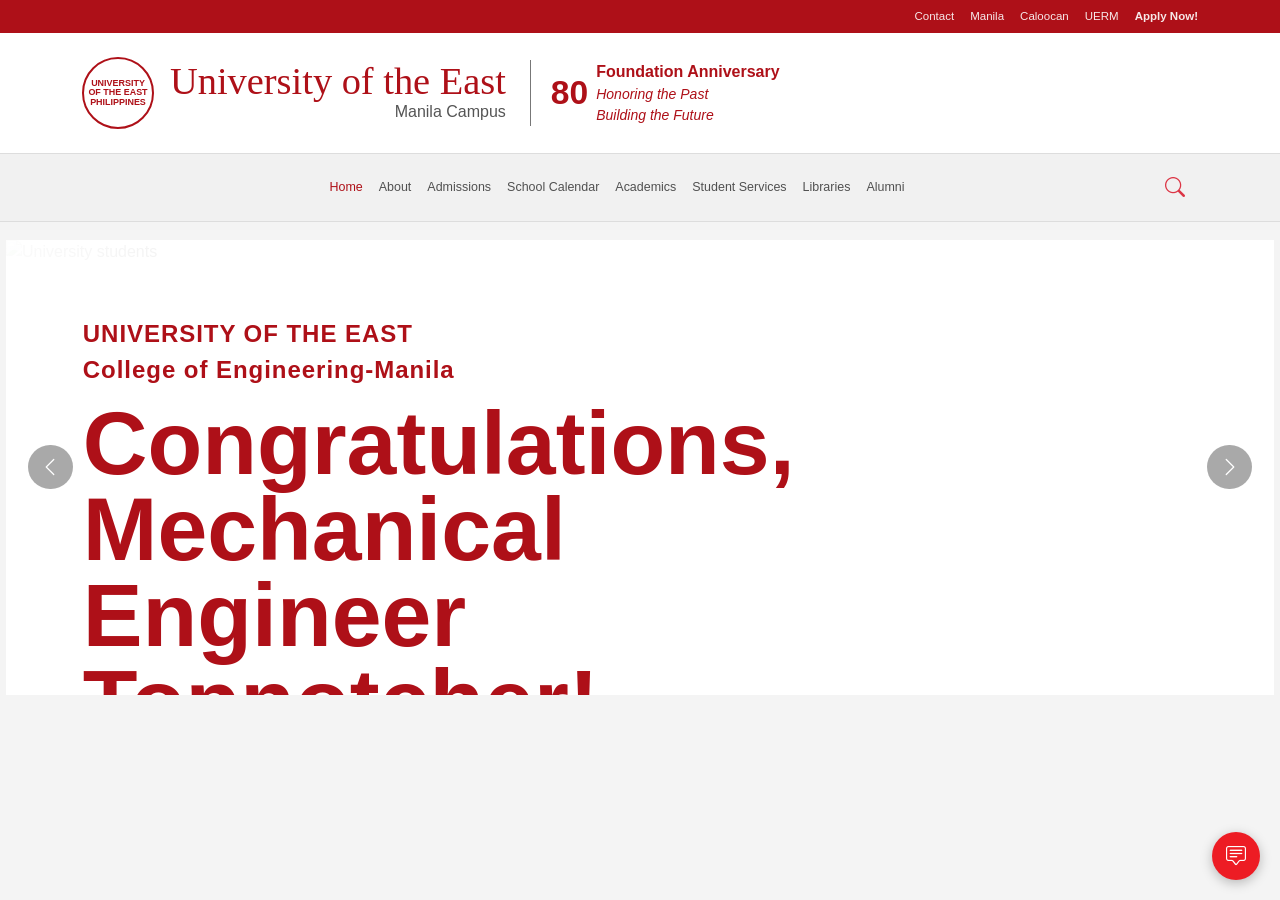
==== index.html @ 60d886d5 "Add initial HTML structure for university website" ====
<!doctype html>
<html lang="en">
<head>
	<meta charset="utf-8">
	<meta name="viewport" content="width=device-width, initial-scale=1">
	<title>University of the East | Manila Campus</title>
	<link href="https://cdn.jsdelivr.net/npm/bootstrap@5.3.3/dist/css/bootstrap.min.css" rel="stylesheet">
	<link rel="stylesheet" href="https://cdn.jsdelivr.net/npm/bootstrap-icons@1.11.3/font/bootstrap-icons.min.css">
	<style>
		:root { --ue-red: #ae1018; --ue-dark: #252525; --ue-pale: #f4f4f4; }
		body { margin: 0; color: var(--ue-dark); font-family: Arial, sans-serif; background: var(--ue-pale); }
		.utility-bar { background: var(--ue-red); font-size: .72rem; }
		.utility-bar a { color: #fff; text-decoration: none; opacity: .9; }
		.utility-bar a:hover { opacity: 1; }
		.masthead { background: #fff; }
		.ue-mark { width: 72px; height: 72px; border: 2px solid var(--ue-red); border-radius: 50%; color: var(--ue-red); display: grid; place-items: center; text-align: center; font-size: .56rem; font-weight: 700; line-height: 1.1; }
		.brand-name { color: var(--ue-red); font-family: Georgia, serif; font-size: clamp(1.7rem, 3vw, 2.45rem); line-height: .95; }
		.brand-subtitle { color: #555; font-size: 1rem; }
		.anniversary { border-left: 1px solid #777; padding-left: 1.25rem; color: var(--ue-red); }
		.anniversary strong { font-size: 2.1rem; line-height: 1; }
		.anniversary small { display: block; font-style: italic; }
		.site-nav { background: #f1f1f1; border-top: 1px solid #ddd; border-bottom: 1px solid #ddd; }
		.site-nav .nav-link { color: #505050; font-size: .78rem; padding: 1rem .9rem; }
		.site-nav .nav-link:hover, .site-nav .nav-link.active { color: var(--ue-red); }
		.hero-wrap { max-width: 1268px; margin: 1.1rem auto 0; }
		.hero-slide { min-height: 455px; position: relative; background: #fff; overflow: hidden; }
		.hero-image { width: 100%; height: 455px; object-fit: cover; }
		.hero-copy { position: absolute; inset: 0; max-width: 850px; padding: clamp(2rem, 6vw, 5rem) clamp(1.4rem, 6vw, 6rem); background: linear-gradient(90deg, rgba(255,255,255,.98) 0%, rgba(255,255,255,.88) 55%, rgba(255,255,255,0) 100%); }
		.hero-kicker { color: var(--ue-red); font-weight: 700; letter-spacing: .04em; font-size: clamp(1rem, 2vw, 1.5rem); }
		.hero-title { color: var(--ue-red); font-size: clamp(2.5rem, 7vw, 6rem); font-weight: 800; line-height: .96; margin: .7rem 0 1rem; }
		.hero-copy p { max-width: 560px; font-size: clamp(1rem, 2vw, 1.3rem); }
		.hero-actions .btn { border-radius: 0; font-weight: 700; padding: .8rem 1.25rem; }
		.btn-ue { background: var(--ue-red); border-color: var(--ue-red); color: #fff; }
		.btn-ue:hover { background: #850c12; border-color: #850c12; color: #fff; }
		.btn-outline-ue { color: var(--ue-red); border-color: var(--ue-red); }
		.btn-outline-ue:hover { background: var(--ue-red); color: #fff; }
		.carousel-control-prev, .carousel-control-next { width: 7%; }
		.carousel-control-prev-icon, .carousel-control-next-icon { background-color: #555; border-radius: 50%; padding: 1.4rem; background-size: 45%; }
		.chat-button { position: fixed; right: 1.25rem; bottom: 1.25rem; width: 48px; height: 48px; border: 0; border-radius: 50%; background: #ed1c24; color: #fff; box-shadow: 0 3px 12px rgba(0,0,0,.25); }
		@media (max-width: 767.98px) { .anniversary { border-left: 0; padding-left: 0; margin-top: 1rem; } .site-nav .nav-link { padding: .65rem .9rem; } .hero-slide, .hero-image { min-height: 540px; height: 540px; } .hero-copy { padding-top: 4rem; background: rgba(255,255,255,.88); } }
	</style>
</head>
<body>
	<header>
		<div class="utility-bar">
			<div class="container d-flex justify-content-end gap-3 py-2">
				<a href="#contact">Contact</a><a href="#manila">Manila</a><a href="#caloocan">Caloocan</a><a href="#uerm">UERM</a><a class="fw-bold" href="#apply">Apply Now!</a>
			</div>
		</div>
		<div class="masthead py-3 py-md-4">
			<div class="container d-flex flex-wrap align-items-center gap-3">
				<div class="ue-mark">UNIVERSITY<br>OF THE EAST<br>PHILIPPINES</div>
				<div><div class="brand-name">University of the East</div><div class="brand-subtitle text-end">Manila Campus</div></div>
				<div class="anniversary d-flex align-items-center gap-2 ms-md-2"><strong>80</strong><div><div class="fw-semibold">Foundation Anniversary</div><small>Honoring the Past<br>Building the Future</small></div></div>
			</div>
		</div>
		<nav class="site-nav navbar navbar-expand-md navbar-light">
			<div class="container"><button class="navbar-toggler" type="button" data-bs-toggle="collapse" data-bs-target="#mainNav" aria-controls="mainNav" aria-label="Toggle navigation"><span class="navbar-toggler-icon"></span></button>
				<div class="collapse navbar-collapse" id="mainNav"><ul class="navbar-nav mx-auto align-items-md-center"><li class="nav-item"><a class="nav-link active" href="#home">Home</a></li><li class="nav-item"><a class="nav-link" href="#about">About</a></li><li class="nav-item"><a class="nav-link" href="#admissions">Admissions</a></li><li class="nav-item"><a class="nav-link" href="#calendar">School Calendar</a></li><li class="nav-item"><a class="nav-link" href="#academics">Academics</a></li><li class="nav-item"><a class="nav-link" href="#services">Student Services</a></li><li class="nav-item"><a class="nav-link" href="#libraries">Libraries</a></li><li class="nav-item"><a class="nav-link" href="#alumni">Alumni</a></li></ul><button class="btn btn-link text-danger fs-5" aria-label="Search"><i class="bi bi-search"></i></button></div>
			</div>
		</nav>
	</header>
	<main id="home" class="hero-wrap">
		<div id="newsCarousel" class="carousel slide" data-bs-ride="carousel">
			<div class="carousel-indicators"><button type="button" data-bs-target="#newsCarousel" data-bs-slide-to="0" class="active" aria-label="Slide 1"></button><button type="button" data-bs-target="#newsCarousel" data-bs-slide-to="1" aria-label="Slide 2"></button></div>
			<div class="carousel-inner">
				<section class="carousel-item active hero-slide"><img class="hero-image" src="images/hero.jpg" alt="University students"><div class="hero-copy"><div class="hero-kicker">UNIVERSITY OF THE EAST<br>College of Engineering-Manila</div><h1 class="hero-title">Congratulations,<br>Mechanical Engineer<br>Topnotcher!</h1><p>Celebrating excellence, dedication, and the bright future of our Eastians.</p><div class="hero-actions d-flex flex-wrap gap-2"><a class="btn btn-ue" href="#read-more">Read the story</a><a class="btn btn-outline-ue" href="#admissions">Explore UE</a></div></div></section>
				<section class="carousel-item hero-slide"><img class="hero-image" src="images/hero-2.jpg" alt="Students on campus"><div class="hero-copy"><div class="hero-kicker">YOUR FUTURE BEGINS IN THE EAST</div><h2 class="hero-title">Shape what comes next.</h2><p>Discover programs, people, and opportunities built for the world ahead.</p><a class="btn btn-ue" href="#apply">Start your application</a></div></section>
			</div>
			<button class="carousel-control-prev" type="button" data-bs-target="#newsCarousel" data-bs-slide="prev" aria-label="Previous slide"><span class="carousel-control-prev-icon"></span></button><button class="carousel-control-next" type="button" data-bs-target="#newsCarousel" data-bs-slide="next" aria-label="Next slide"><span class="carousel-control-next-icon"></span></button>
		</div>
	</main>
	<button class="chat-button" type="button" aria-label="Open chat"><i class="bi bi-chat-square-text fs-5"></i></button>
	<script src="https://cdn.jsdelivr.net/npm/bootstrap@5.3.3/dist/js/bootstrap.bundle.min.js"></script>
</body>
</html>
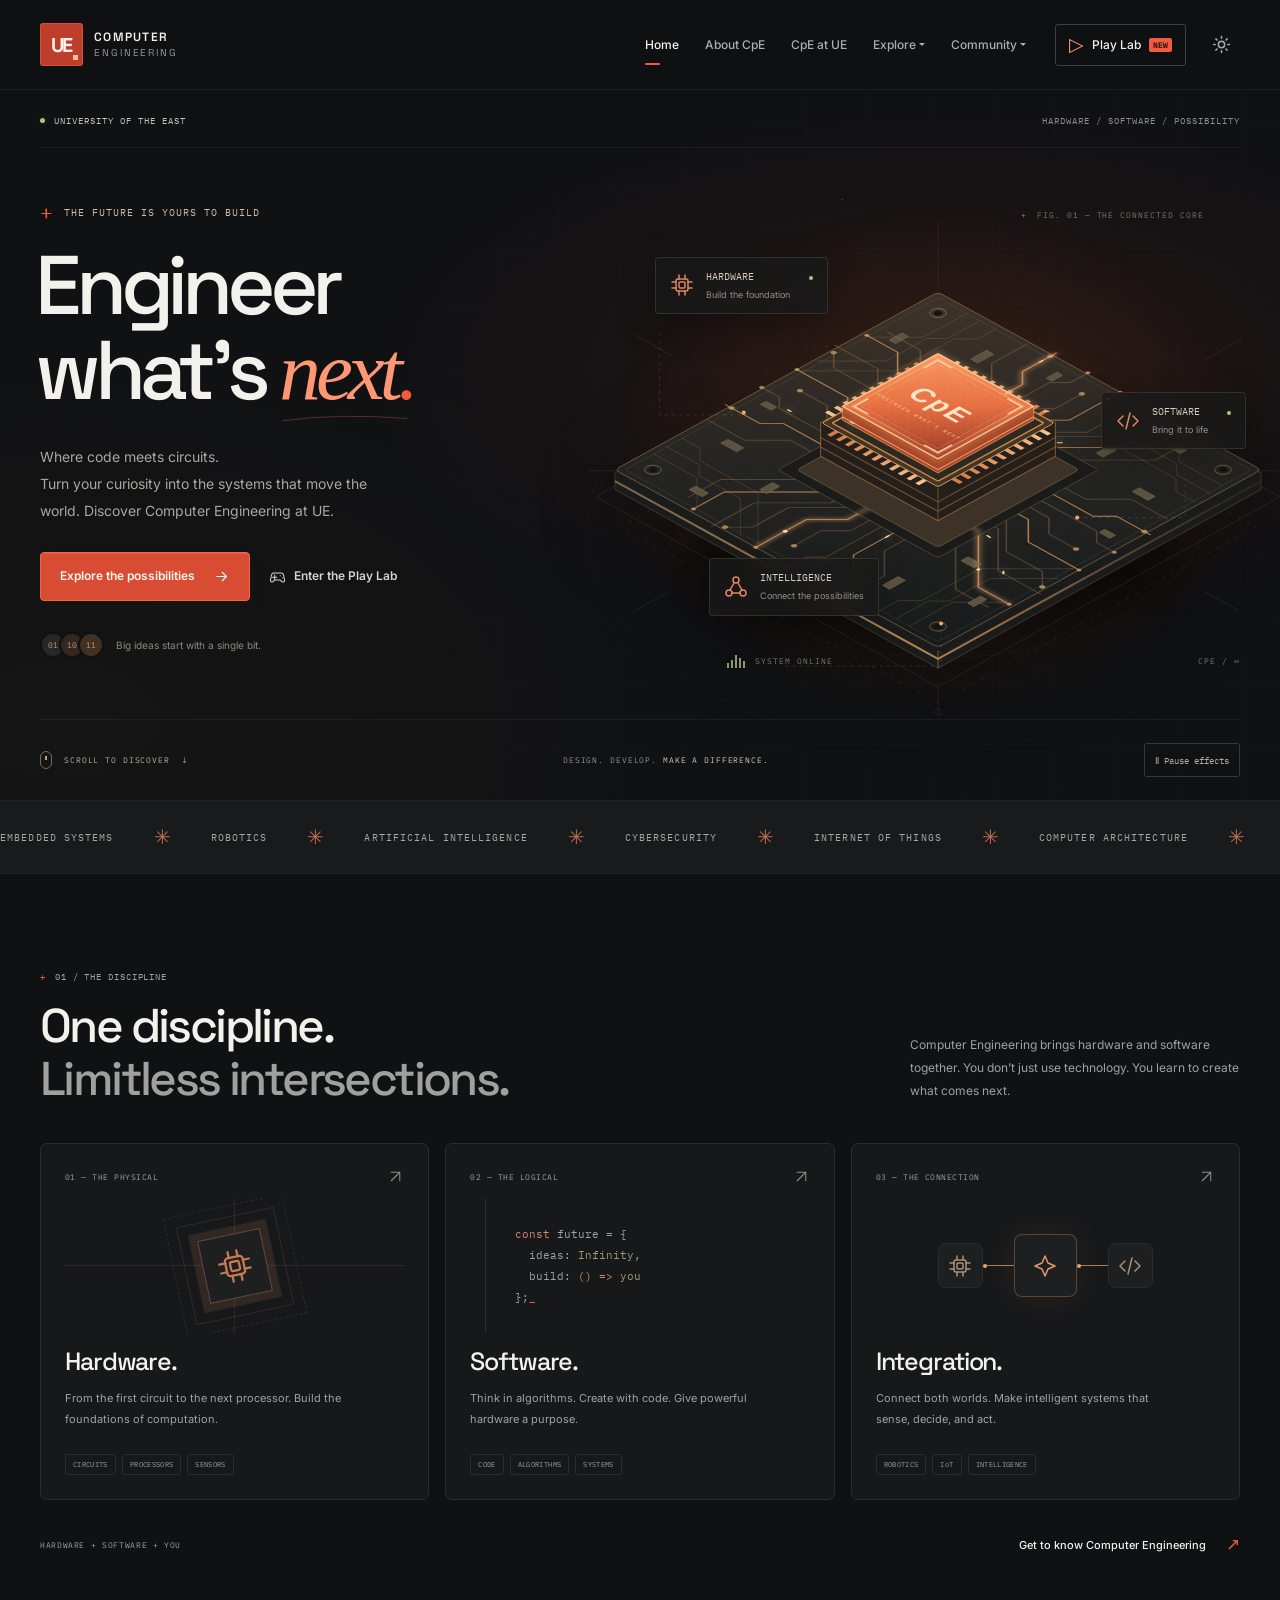
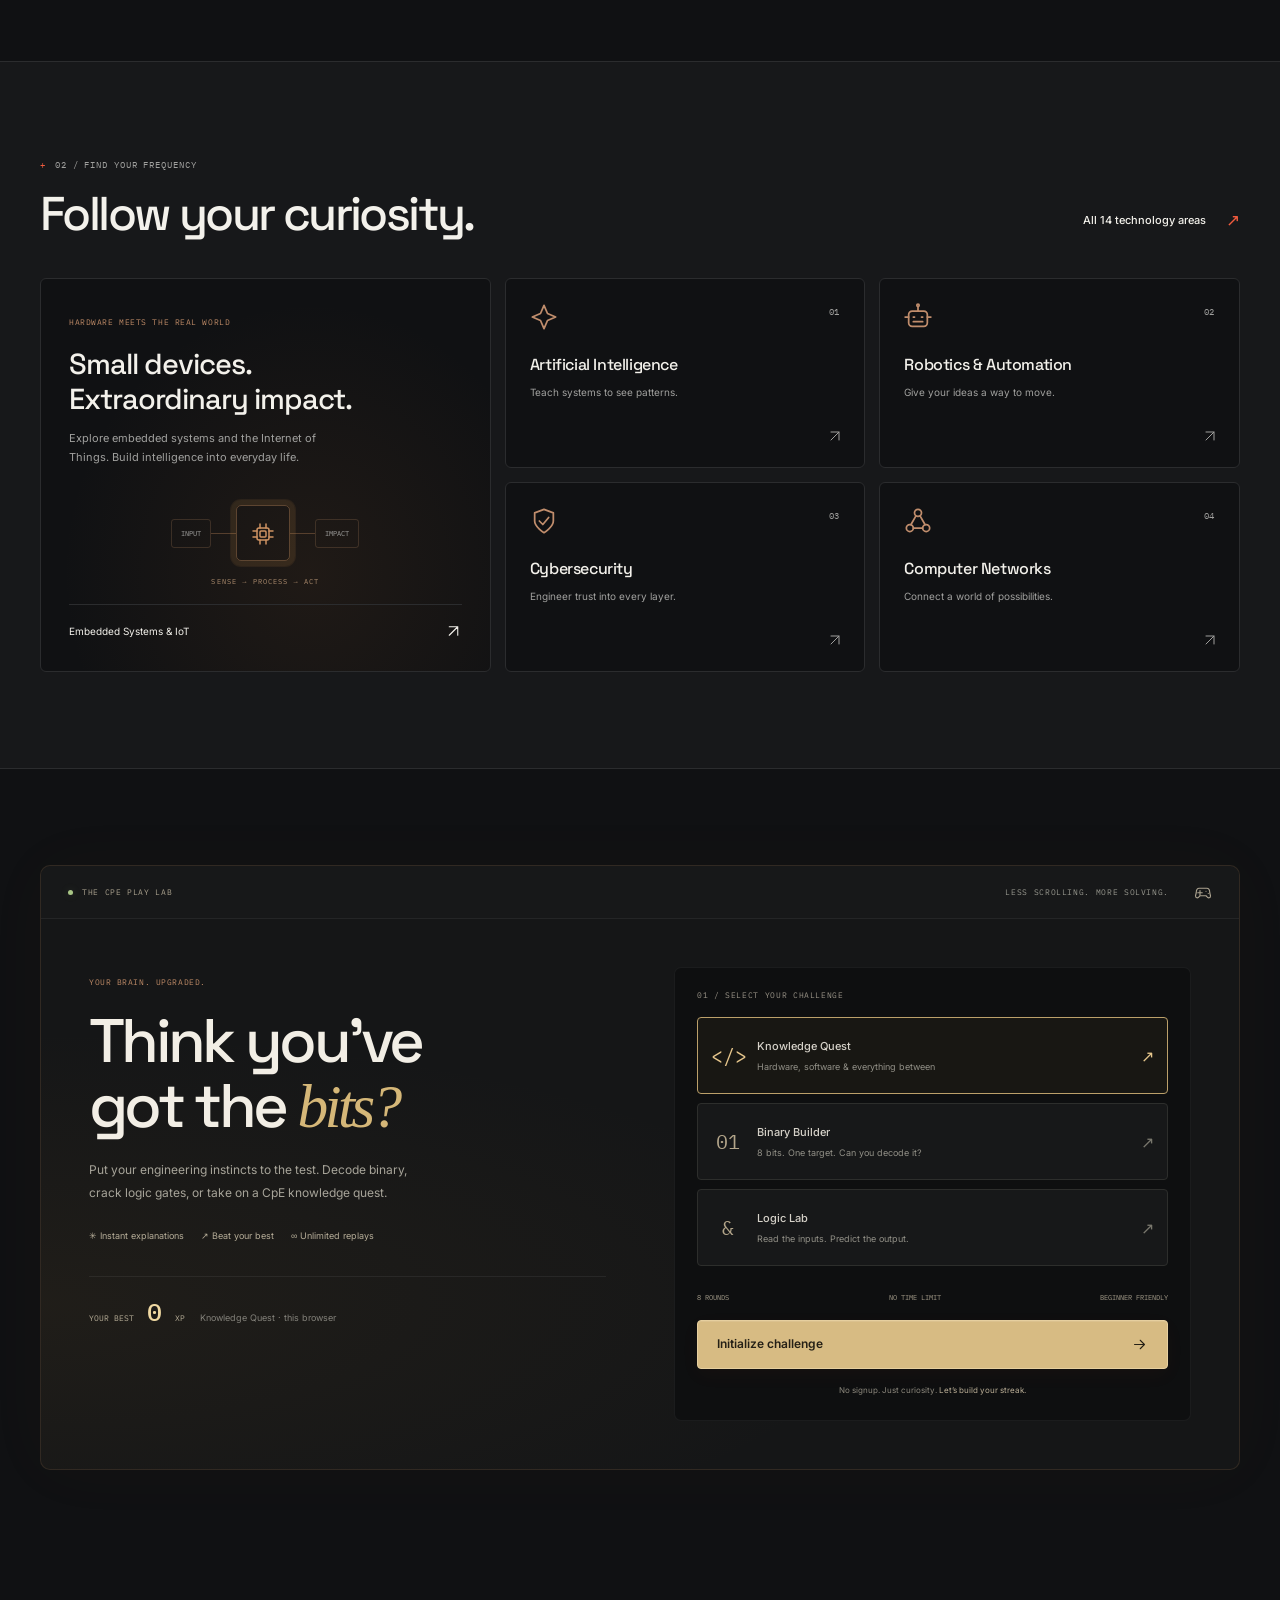
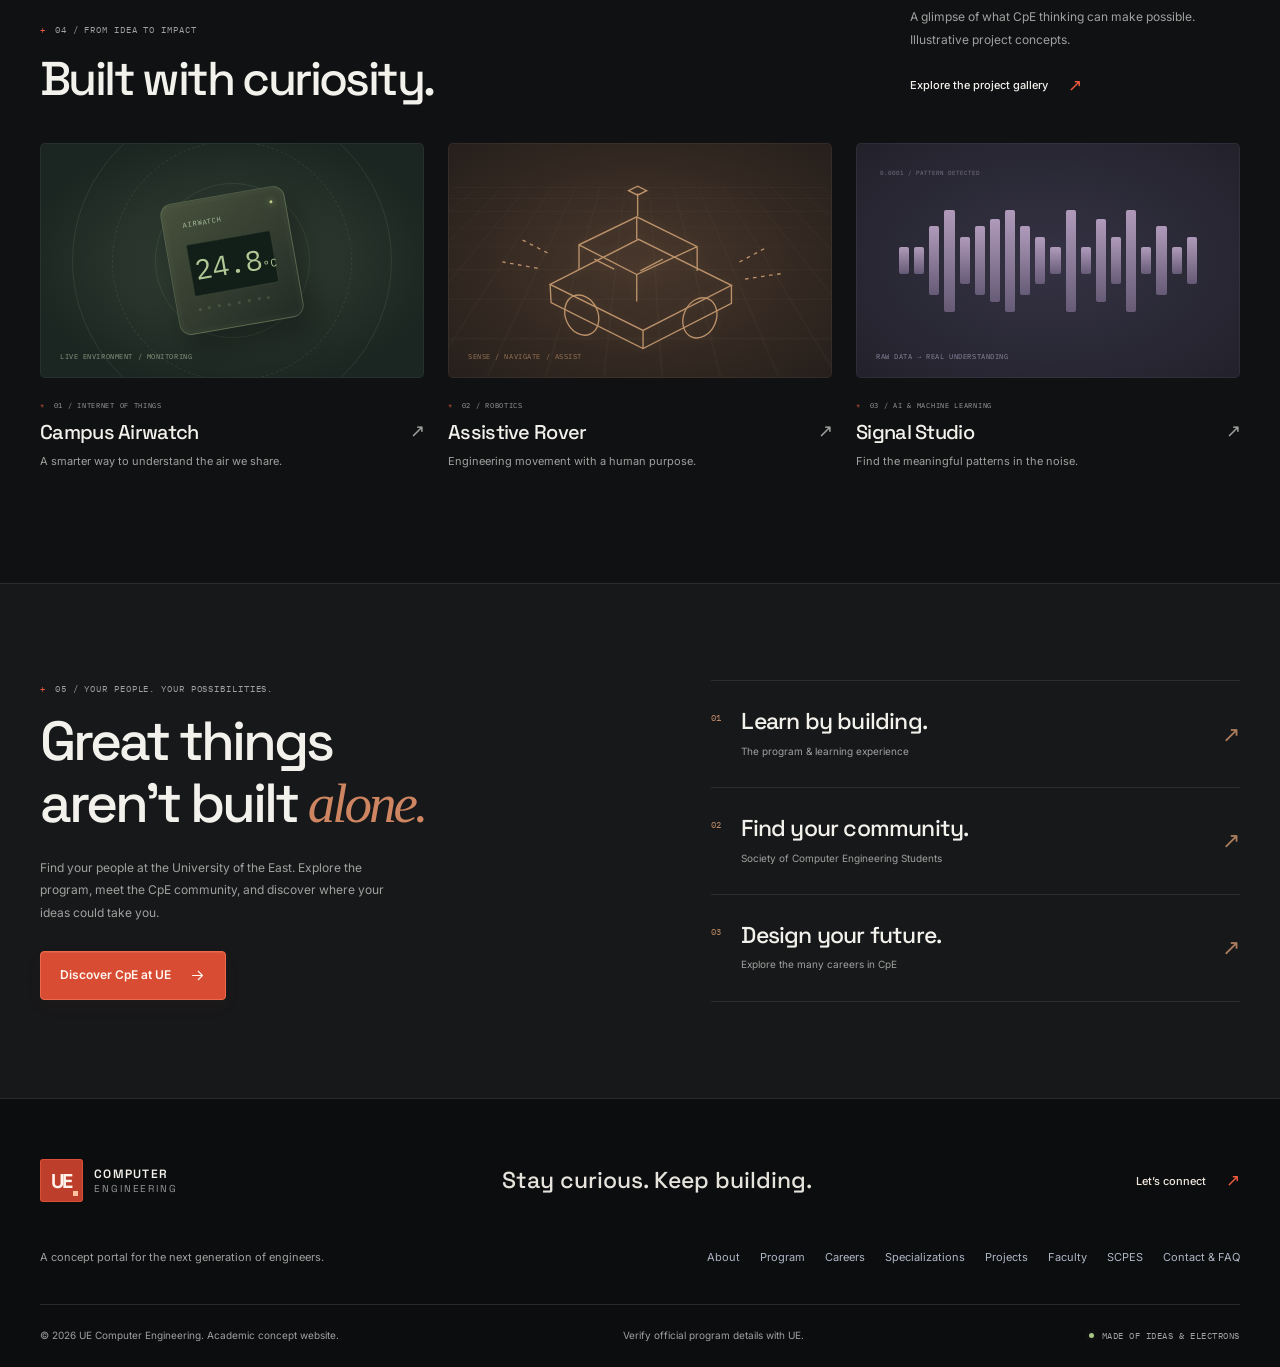
==== commit 769a441b: "Add files via upload" ====
--- a/index.html
+++ b/index.html
@@ -1,76 +1,137 @@
-<!doctype html>
-<html lang="en">
-<head>
-	<meta charset="utf-8">
-	<meta name="viewport" content="width=device-width, initial-scale=1">
-	<title>University of the East | Manila Campus</title>
-	<link href="https://cdn.jsdelivr.net/npm/bootstrap@5.3.3/dist/css/bootstrap.min.css" rel="stylesheet">
-	<link rel="stylesheet" href="https://cdn.jsdelivr.net/npm/bootstrap-icons@1.11.3/font/bootstrap-icons.min.css">
-	<style>
-		:root { --ue-red: #ae1018; --ue-dark: #252525; --ue-pale: #f4f4f4; }
-		body { margin: 0; color: var(--ue-dark); font-family: Arial, sans-serif; background: var(--ue-pale); }
-		.utility-bar { background: var(--ue-red); font-size: .72rem; }
-		.utility-bar a { color: #fff; text-decoration: none; opacity: .9; }
-		.utility-bar a:hover { opacity: 1; }
-		.masthead { background: #fff; }
-		.ue-mark { width: 72px; height: 72px; border: 2px solid var(--ue-red); border-radius: 50%; color: var(--ue-red); display: grid; place-items: center; text-align: center; font-size: .56rem; font-weight: 700; line-height: 1.1; }
-		.brand-name { color: var(--ue-red); font-family: Georgia, serif; font-size: clamp(1.7rem, 3vw, 2.45rem); line-height: .95; }
-		.brand-subtitle { color: #555; font-size: 1rem; }
-		.anniversary { border-left: 1px solid #777; padding-left: 1.25rem; color: var(--ue-red); }
-		.anniversary strong { font-size: 2.1rem; line-height: 1; }
-		.anniversary small { display: block; font-style: italic; }
-		.site-nav { background: #f1f1f1; border-top: 1px solid #ddd; border-bottom: 1px solid #ddd; }
-		.site-nav .nav-link { color: #505050; font-size: .78rem; padding: 1rem .9rem; }
-		.site-nav .nav-link:hover, .site-nav .nav-link.active { color: var(--ue-red); }
-		.hero-wrap { max-width: 1268px; margin: 1.1rem auto 0; }
-		.hero-slide { min-height: 455px; position: relative; background: #fff; overflow: hidden; }
-		.hero-image { width: 100%; height: 455px; object-fit: cover; }
-		.hero-copy { position: absolute; inset: 0; max-width: 850px; padding: clamp(2rem, 6vw, 5rem) clamp(1.4rem, 6vw, 6rem); background: linear-gradient(90deg, rgba(255,255,255,.98) 0%, rgba(255,255,255,.88) 55%, rgba(255,255,255,0) 100%); }
-		.hero-kicker { color: var(--ue-red); font-weight: 700; letter-spacing: .04em; font-size: clamp(1rem, 2vw, 1.5rem); }
-		.hero-title { color: var(--ue-red); font-size: clamp(2.5rem, 7vw, 6rem); font-weight: 800; line-height: .96; margin: .7rem 0 1rem; }
-		.hero-copy p { max-width: 560px; font-size: clamp(1rem, 2vw, 1.3rem); }
-		.hero-actions .btn { border-radius: 0; font-weight: 700; padding: .8rem 1.25rem; }
-		.btn-ue { background: var(--ue-red); border-color: var(--ue-red); color: #fff; }
-		.btn-ue:hover { background: #850c12; border-color: #850c12; color: #fff; }
-		.btn-outline-ue { color: var(--ue-red); border-color: var(--ue-red); }
-		.btn-outline-ue:hover { background: var(--ue-red); color: #fff; }
-		.carousel-control-prev, .carousel-control-next { width: 7%; }
-		.carousel-control-prev-icon, .carousel-control-next-icon { background-color: #555; border-radius: 50%; padding: 1.4rem; background-size: 45%; }
-		.chat-button { position: fixed; right: 1.25rem; bottom: 1.25rem; width: 48px; height: 48px; border: 0; border-radius: 50%; background: #ed1c24; color: #fff; box-shadow: 0 3px 12px rgba(0,0,0,.25); }
-		@media (max-width: 767.98px) { .anniversary { border-left: 0; padding-left: 0; margin-top: 1rem; } .site-nav .nav-link { padding: .65rem .9rem; } .hero-slide, .hero-image { min-height: 540px; height: 540px; } .hero-copy { padding-top: 4rem; background: rgba(255,255,255,.88); } }
-	</style>
-</head>
-<body>
-	<header>
-		<div class="utility-bar">
-			<div class="container d-flex justify-content-end gap-3 py-2">
-				<a href="#contact">Contact</a><a href="#manila">Manila</a><a href="#caloocan">Caloocan</a><a href="#uerm">UERM</a><a class="fw-bold" href="#apply">Apply Now!</a>
-			</div>
-		</div>
-		<div class="masthead py-3 py-md-4">
-			<div class="container d-flex flex-wrap align-items-center gap-3">
-				<div class="ue-mark">UNIVERSITY<br>OF THE EAST<br>PHILIPPINES</div>
-				<div><div class="brand-name">University of the East</div><div class="brand-subtitle text-end">Manila Campus</div></div>
-				<div class="anniversary d-flex align-items-center gap-2 ms-md-2"><strong>80</strong><div><div class="fw-semibold">Foundation Anniversary</div><small>Honoring the Past<br>Building the Future</small></div></div>
-			</div>
-		</div>
-		<nav class="site-nav navbar navbar-expand-md navbar-light">
-			<div class="container"><button class="navbar-toggler" type="button" data-bs-toggle="collapse" data-bs-target="#mainNav" aria-controls="mainNav" aria-label="Toggle navigation"><span class="navbar-toggler-icon"></span></button>
-				<div class="collapse navbar-collapse" id="mainNav"><ul class="navbar-nav mx-auto align-items-md-center"><li class="nav-item"><a class="nav-link active" href="#home">Home</a></li><li class="nav-item"><a class="nav-link" href="#about">About</a></li><li class="nav-item"><a class="nav-link" href="#admissions">Admissions</a></li><li class="nav-item"><a class="nav-link" href="#calendar">School Calendar</a></li><li class="nav-item"><a class="nav-link" href="#academics">Academics</a></li><li class="nav-item"><a class="nav-link" href="#services">Student Services</a></li><li class="nav-item"><a class="nav-link" href="#libraries">Libraries</a></li><li class="nav-item"><a class="nav-link" href="#alumni">Alumni</a></li></ul><button class="btn btn-link text-danger fs-5" aria-label="Search"><i class="bi bi-search"></i></button></div>
-			</div>
-		</nav>
-	</header>
-	<main id="home" class="hero-wrap">
-		<div id="newsCarousel" class="carousel slide" data-bs-ride="carousel">
-			<div class="carousel-indicators"><button type="button" data-bs-target="#newsCarousel" data-bs-slide-to="0" class="active" aria-label="Slide 1"></button><button type="button" data-bs-target="#newsCarousel" data-bs-slide-to="1" aria-label="Slide 2"></button></div>
-			<div class="carousel-inner">
-				<section class="carousel-item active hero-slide"><img class="hero-image" src="images/hero.jpg" alt="University students"><div class="hero-copy"><div class="hero-kicker">UNIVERSITY OF THE EAST<br>College of Engineering-Manila</div><h1 class="hero-title">Congratulations,<br>Mechanical Engineer<br>Topnotcher!</h1><p>Celebrating excellence, dedication, and the bright future of our Eastians.</p><div class="hero-actions d-flex flex-wrap gap-2"><a class="btn btn-ue" href="#read-more">Read the story</a><a class="btn btn-outline-ue" href="#admissions">Explore UE</a></div></div></section>
-				<section class="carousel-item hero-slide"><img class="hero-image" src="images/hero-2.jpg" alt="Students on campus"><div class="hero-copy"><div class="hero-kicker">YOUR FUTURE BEGINS IN THE EAST</div><h2 class="hero-title">Shape what comes next.</h2><p>Discover programs, people, and opportunities built for the world ahead.</p><a class="btn btn-ue" href="#apply">Start your application</a></div></section>
-			</div>
-			<button class="carousel-control-prev" type="button" data-bs-target="#newsCarousel" data-bs-slide="prev" aria-label="Previous slide"><span class="carousel-control-prev-icon"></span></button><button class="carousel-control-next" type="button" data-bs-target="#newsCarousel" data-bs-slide="next" aria-label="Next slide"><span class="carousel-control-next-icon"></span></button>
-		</div>
-	</main>
-	<button class="chat-button" type="button" aria-label="Open chat"><i class="bi bi-chat-square-text fs-5"></i></button>
-	<script src="https://cdn.jsdelivr.net/npm/bootstrap@5.3.3/dist/js/bootstrap.bundle.min.js"></script>
-</body>
-</html>
+<!doctype html>
+<html lang="en">
+<head>
+    <meta charset="utf-8">
+    <meta name="viewport" content="width=device-width, initial-scale=1">
+    <meta name="description" content="Explore Computer Engineering at UE. Discover hardware, software, and intelligent systems, and test your skills in the interactive CpE Play Lab.">
+    <meta name="theme-color" content="#101113">
+    <title>UE Computer Engineering | Engineer What's Next</title>
+    <link href="assets/fonts.css" rel="stylesheet">
+    <link href="assets/vendor/bootstrap.min.css" rel="stylesheet">
+    <script src="js/theme-init.js"></script>
+    <link rel="stylesheet" href="css/style.css">
+    <link rel="stylesheet" href="css/experience.css">
+</head>
+<body data-page="home">
+    <a class="skip-link" href="#main-content">Skip to content</a>
+    <div class="progress-line" aria-hidden="true"></div>
+    <svg class="icon-definitions" xmlns="http://www.w3.org/2000/svg" aria-hidden="true"><defs>
+        <symbol id="i-arrow" viewBox="0 0 24 24"><path d="M5 12h14m-6-6 6 6-6 6"/></symbol>
+        <symbol id="i-diagonal" viewBox="0 0 24 24"><path d="M6 18 18 6M6 6h12v12"/></symbol>
+        <symbol id="i-chip" viewBox="0 0 24 24"><rect x="6" y="6" width="12" height="12" rx="2"/><path d="M9 2v4m6-4v4M9 18v4m6-4v4M2 9h4m-4 6h4m12-6h4m-4 6h4"/><rect x="9" y="9" width="6" height="6" rx="1"/></symbol>
+        <symbol id="i-code" viewBox="0 0 24 24"><path d="m7 7-5 5 5 5m10-10 5 5-5 5M14 4l-4 16"/></symbol>
+        <symbol id="i-network" viewBox="0 0 24 24"><circle cx="12" cy="5" r="3"/><circle cx="5" cy="18" r="3"/><circle cx="19" cy="18" r="3"/><path d="m10 8-4 7m8-7 4 7M8 18h8"/></symbol>
+        <symbol id="i-game" viewBox="0 0 24 24"><path d="M7 7h10c3 0 4 3 4 6l1 4c.4 3-3 4-5 1l-1-1H8l-1 1c-2 3-5 2-5-1l1-4c0-3 1-6 4-6Z"/><path d="M8 10v6m-3-3h6m5-2h.01m3 3h.01"/></symbol>
+        <symbol id="i-shield" viewBox="0 0 24 24"><path d="m12 2 8 3v7c0 5-8 10-8 10S4 17 4 12V5Z"/><path d="m8 12 3 3 5-6"/></symbol>
+        <symbol id="i-spark" viewBox="0 0 24 24"><path d="m12 2 3 7 7 3-7 3-3 7-3-7-7-3 7-3Z"/></symbol>
+        <symbol id="i-robot" viewBox="0 0 24 24"><rect x="4" y="7" width="16" height="13" rx="3"/><path d="M12 3v4M1 12h3m16 0h3M8 12h1m6 0h1m-8 4h8"/><circle cx="12" cy="2" r="1"/></symbol>
+    </defs></svg>
+    <header>
+        <nav class="navbar navbar-expand-lg" aria-label="Main navigation">
+            <div class="container">
+                <a class="navbar-brand" href="index.html"><span class="brand-mark">UE<span class="brand-mark-dot"></span></span><span class="brand-wordmark">COMPUTER<span>ENGINEERING</span></span></a>
+                <button class="navbar-toggler" type="button" data-bs-toggle="collapse" data-bs-target="#mainNav" aria-controls="mainNav" aria-expanded="false" aria-label="Toggle navigation"><span class="navbar-toggler-icon"></span></button>
+                <div class="collapse navbar-collapse" id="mainNav">
+                    <ul class="navbar-nav ms-auto align-items-lg-center">
+                        <li class="nav-item"><a class="nav-link" href="index.html">Home</a></li>
+                        <li class="nav-item"><a class="nav-link" href="about-cpe.html">About CpE</a></li>
+                        <li class="nav-item"><a class="nav-link" href="cpe-ue.html">CpE at UE</a></li>
+                        <li class="nav-item dropdown"><a class="nav-link dropdown-toggle" href="#" role="button" data-bs-toggle="dropdown" aria-expanded="false">Explore</a><ul class="dropdown-menu"><li><a class="dropdown-item" href="specializations.html">Specializations</a></li><li><a class="dropdown-item" href="careers.html">Careers</a></li><li><a class="dropdown-item" href="projects.html">Projects</a></li></ul></li>
+                        <li class="nav-item dropdown"><a class="nav-link dropdown-toggle" href="#" role="button" data-bs-toggle="dropdown" aria-expanded="false">Community</a><ul class="dropdown-menu"><li><a class="dropdown-item" href="faculty.html">Faculty</a></li><li><a class="dropdown-item" href="scpes.html">SCPES</a></li><li><a class="dropdown-item" href="contact.html">Contact & FAQ</a></li></ul></li>
+                        <li class="nav-item"><a class="nav-link nav-play" href="index.html#play-lab"><span aria-hidden="true">▷</span> Play Lab <span class="new-tag">NEW</span></a></li>
+                    </ul>
+                </div>
+            </div>
+        </nav>
+    </header>
+    <main id="main-content" tabindex="-1">
+        <section class="cpe-hero" aria-labelledby="hero-title">
+            <canvas id="ambient-canvas" aria-hidden="true"></canvas>
+            <div class="hero-grid" aria-hidden="true"></div>
+            <div class="container hero-content">
+                <div class="hero-topline"><span><i class="status-dot"></i> UNIVERSITY OF THE EAST</span><span>HARDWARE / SOFTWARE / POSSIBILITY</span></div>
+                <div class="hero-layout">
+                    <div class="hero-story">
+                        <div class="hero-kicker"><span class="tiny-cross" aria-hidden="true">+</span> THE FUTURE IS YOURS TO BUILD</div>
+                        <h1 id="hero-title">Engineer<br>what’s <span class="next-word">next<span class="headline-dot">.</span><svg viewBox="0 0 280 18" aria-hidden="true"><path d="M3 13Q125-4 274 8"/></svg></span></h1>
+                        <p>Where code meets circuits.<br>Turn your curiosity into the systems that move the world. Discover Computer Engineering at UE.</p>
+                        <div class="hero-actions"><a class="action-button primary-action" href="about-cpe.html">Explore the possibilities <svg class="ui-icon"><use href="#i-arrow"/></svg></a><a class="action-button subtle-action" href="#play-lab"><svg class="ui-icon"><use href="#i-game"/></svg> Enter the Play Lab</a></div>
+                        <div class="hero-footnote"><span class="mini-stack" aria-hidden="true"><span>01</span><span>10</span><span>11</span></span><span>Big ideas start with a single bit.</span></div>
+                    </div>
+                    <div class="core-scene" aria-label="Illustration of an illuminated processor connecting hardware, software, and intelligent systems" role="img">
+                        <div class="core-orbit orbit-one"></div><div class="core-orbit orbit-two"></div>
+                        <div class="core-coordinate coordinate-top">FIG. 01 — THE CONNECTED CORE</div>
+                        <img class="core-art" src="assets/processor.svg" alt="" width="720" height="620" fetchpriority="high">
+                        <svg class="core-art core-signals" viewBox="0 0 720 620" width="720" height="620" fill="none" aria-hidden="true"><g transform="translate(360 330) scale(1 .55) rotate(45)"><path d="M-48-140V-163L-64-179V-225"/><path d="M0-145L28-173V-220"/><path d="M48-115L118-185V-215"/><path d="M48 115V163L64 179V225"/><path d="M-115 0H-145L-173 28H-220"/><path d="M115 48H137L173 84H215"/></g></svg>
+                        <div class="core-label label-hardware"><svg class="ui-icon"><use href="#i-chip"/></svg><span>HARDWARE<small>Build the foundation</small></span><i class="status-dot"></i></div>
+                        <div class="core-label label-software"><svg class="ui-icon"><use href="#i-code"/></svg><span>SOFTWARE<small>Bring it to life</small></span><i class="status-dot"></i></div>
+                        <div class="core-label label-intelligence"><svg class="ui-icon"><use href="#i-network"/></svg><span>INTELLIGENCE<small>Connect the possibilities</small></span></div>
+                        <div class="core-coordinate coordinate-bottom"><span class="signal-bars" aria-hidden="true"><i></i><i></i><i></i><i></i><i></i></span> SYSTEM ONLINE <span class="core-version">CPE / ∞</span></div>
+                    </div>
+                </div>
+                <div class="hero-bottom"><a href="#the-discipline"><span class="scroll-mouse" aria-hidden="true"></span> SCROLL TO DISCOVER <span aria-hidden="true">↓</span></a><span>DESIGN. DEVELOP. <b>MAKE A DIFFERENCE.</b></span><button class="motion-control" type="button" aria-pressed="false"><span aria-hidden="true">Ⅱ</span> Pause effects</button></div>
+            </div>
+        </section>
+        <div class="tech-ticker" role="img" aria-label="Explore embedded systems, robotics, artificial intelligence, cybersecurity, IoT, and computer architecture"><div class="ticker-track" aria-hidden="true"><div><span>EMBEDDED SYSTEMS</span><b>✳</b><span>ROBOTICS</span><b>✳</b><span>ARTIFICIAL INTELLIGENCE</span><b>✳</b><span>CYBERSECURITY</span><b>✳</b><span>INTERNET OF THINGS</span><b>✳</b><span>COMPUTER ARCHITECTURE</span><b>✳</b></div><div><span>EMBEDDED SYSTEMS</span><b>✳</b><span>ROBOTICS</span><b>✳</b><span>ARTIFICIAL INTELLIGENCE</span><b>✳</b><span>CYBERSECURITY</span><b>✳</b><span>INTERNET OF THINGS</span><b>✳</b><span>COMPUTER ARCHITECTURE</span><b>✳</b></div></div></div>
+        <section class="experience-section discipline-section" id="the-discipline">
+            <div class="container">
+                <div class="section-intro reveal"><div><span class="section-label">01 / THE DISCIPLINE</span><h2>One discipline.<br><span class="muted-heading">Limitless intersections.</span></h2></div><p>Computer Engineering brings hardware and software together. You don’t just use technology. You learn to create what comes next.</p></div>
+                <div class="discipline-grid">
+                    <a class="discipline-card spotlight-card reveal" href="about-cpe.html"><div class="card-index"><span>01 — THE PHYSICAL</span><svg class="ui-icon"><use href="#i-diagonal"/></svg></div><div class="discipline-art hardware-art" aria-hidden="true"><span class="mini-chip"><svg class="ui-icon"><use href="#i-chip"/></svg></span><i></i><i></i></div><h3>Hardware.</h3><p>From the first circuit to the next processor. Build the foundations of computation.</p><div class="card-tags"><span>CIRCUITS</span><span>PROCESSORS</span><span>SENSORS</span></div></a>
+                    <a class="discipline-card spotlight-card reveal" href="specializations.html"><div class="card-index"><span>02 — THE LOGICAL</span><svg class="ui-icon"><use href="#i-diagonal"/></svg></div><div class="discipline-art code-art" aria-hidden="true"><code><span>const</span> future = {<br>&nbsp; ideas: <em>Infinity</em>,<br>&nbsp; build: <span>() =&gt;</span> <em>you</em><br>};<i>_</i></code></div><h3>Software.</h3><p>Think in algorithms. Create with code. Give powerful hardware a purpose.</p><div class="card-tags"><span>CODE</span><span>ALGORITHMS</span><span>SYSTEMS</span></div></a>
+                    <a class="discipline-card spotlight-card reveal" href="projects.html"><div class="card-index"><span>03 — THE CONNECTION</span><svg class="ui-icon"><use href="#i-diagonal"/></svg></div><div class="discipline-art integration-art" aria-hidden="true"><span><svg class="ui-icon"><use href="#i-chip"/></svg></span><i></i><span class="integration-center"><svg class="ui-icon"><use href="#i-spark"/></svg></span><i></i><span><svg class="ui-icon"><use href="#i-code"/></svg></span></div><h3>Integration.</h3><p>Connect both worlds. Make intelligent systems that sense, decide, and act.</p><div class="card-tags"><span>ROBOTICS</span><span>IoT</span><span>INTELLIGENCE</span></div></a>
+                </div>
+                <div class="section-endnote"><span>HARDWARE + SOFTWARE + YOU</span><a class="text-link" href="about-cpe.html">Get to know Computer Engineering <span aria-hidden="true">↗</span></a></div>
+            </div>
+        </section>
+        <section class="experience-section fields-section" id="explore-fields">
+            <div class="container"><div class="section-intro reveal"><div><span class="section-label">02 / FIND YOUR FREQUENCY</span><h2>Follow your curiosity.</h2></div><a class="text-link" href="specializations.html">All 14 technology areas <span aria-hidden="true">↗</span></a></div>
+                <div class="fields-grid">
+                    <a class="field-feature spotlight-card reveal" href="specializations.html"><div><span class="small-badge">HARDWARE MEETS THE REAL WORLD</span><h3>Small devices.<br>Extraordinary impact.</h3><p>Explore embedded systems and the Internet of Things. Build intelligence into everyday life.</p></div><div class="field-schematic" aria-hidden="true"><span class="schematic-node">INPUT</span><i></i><span class="schematic-chip"><svg class="ui-icon"><use href="#i-chip"/></svg></span><i></i><span class="schematic-node">IMPACT</span><span class="schematic-caption">SENSE → PROCESS → ACT</span></div><span class="field-bottom">Embedded Systems & IoT <svg class="ui-icon"><use href="#i-diagonal"/></svg></span></a>
+                    <a class="field-card spotlight-card reveal" href="specializations.html"><svg class="ui-icon field-icon"><use href="#i-spark"/></svg><span class="field-number">01</span><h3>Artificial Intelligence</h3><p>Teach systems to see patterns.</p><svg class="ui-icon field-arrow"><use href="#i-diagonal"/></svg></a>
+                    <a class="field-card spotlight-card reveal" href="specializations.html"><svg class="ui-icon field-icon"><use href="#i-robot"/></svg><span class="field-number">02</span><h3>Robotics & Automation</h3><p>Give your ideas a way to move.</p><svg class="ui-icon field-arrow"><use href="#i-diagonal"/></svg></a>
+                    <a class="field-card spotlight-card reveal" href="specializations.html"><svg class="ui-icon field-icon"><use href="#i-shield"/></svg><span class="field-number">03</span><h3>Cybersecurity</h3><p>Engineer trust into every layer.</p><svg class="ui-icon field-arrow"><use href="#i-diagonal"/></svg></a>
+                    <a class="field-card spotlight-card reveal" href="specializations.html"><svg class="ui-icon field-icon"><use href="#i-network"/></svg><span class="field-number">04</span><h3>Computer Networks</h3><p>Connect a world of possibilities.</p><svg class="ui-icon field-arrow"><use href="#i-diagonal"/></svg></a>
+                </div>
+            </div>
+        </section>
+        <section class="experience-section play-section" id="play-lab" aria-labelledby="play-heading">
+            <div class="container"><div class="play-lab-shell reveal">
+                <div class="lab-topbar"><span><i class="status-dot"></i> THE CPE PLAY LAB</span><span>LESS SCROLLING. MORE SOLVING.</span><svg class="ui-icon"><use href="#i-game"/></svg></div>
+                <div class="lab-layout"><div class="lab-story"><span class="small-badge">YOUR BRAIN. UPGRADED.</span><h2 id="play-heading">Think you’ve<br>got the <span>bits?</span></h2><p>Put your engineering instincts to the test. Decode binary, crack logic gates, or take on a CpE knowledge quest.</p><div class="lab-perks"><span>✳ Instant explanations</span><span>↗ Beat your best</span><span>∞ Unlimited replays</span></div><div class="lab-personal-best"><span>YOUR BEST <b id="lab-best">0</b> XP</span><small>Saved on this browser</small></div></div>
+                    <div class="lab-console">
+                        <fieldset class="mode-picker"><legend>01 / SELECT YOUR CHALLENGE</legend>
+                            <button class="mode-button selected" type="button" data-mode="quest" aria-pressed="true"><span class="mode-symbol">&lt;/&gt;</span><span><b>Knowledge Quest</b><small>Hardware, software & everything between</small></span><span class="mode-check" aria-hidden="true">↗</span></button>
+                            <button class="mode-button" type="button" data-mode="binary" aria-pressed="false"><span class="mode-symbol">01</span><span><b>Binary Builder</b><small>8 bits. One target. Can you decode it?</small></span><span class="mode-check" aria-hidden="true">↗</span></button>
+                            <button class="mode-button" type="button" data-mode="logic" aria-pressed="false"><span class="mode-symbol">&amp;</span><span><b>Logic Lab</b><small>Read the inputs. Predict the output.</small></span><span class="mode-check" aria-hidden="true">↗</span></button>
+                        </fieldset>
+                        <div class="challenge-meta" id="challenge-meta"><span>8 ROUNDS</span><span>NO TIME LIMIT</span><span>BEGINNER FRIENDLY</span></div>
+                        <button class="action-button primary-action launch-game" id="launch-game" type="button">Initialize challenge <svg class="ui-icon"><use href="#i-arrow"/></svg></button>
+                        <p class="lab-hint">No signup. Just curiosity. <span>Let’s build your streak.</span></p>
+                        <noscript><p>Enable JavaScript to play. You can still explore all the learning pages.</p></noscript>
+                    </div>
+                </div>
+            </div></div>
+        </section>
+        <section class="experience-section projects-section" id="student-work">
+            <div class="container"><div class="section-intro reveal"><div><span class="section-label">04 / FROM IDEA TO IMPACT</span><h2>Built with curiosity.</h2></div><div><p>A glimpse of what CpE thinking can make possible. Illustrative project concepts.</p><a class="text-link" href="projects.html">Explore the project gallery <span aria-hidden="true">↗</span></a></div></div>
+                <div class="project-showcase">
+                    <a class="showcase-card reveal" href="projects.html"><div class="showcase-visual airwatch-visual" aria-hidden="true"><div class="radar-ring"></div><div class="radar-ring ring-two"></div><div class="radar-ring ring-three"></div><div class="sensor-device"><i></i><span>AIRWATCH</span><b>24.8<small>°C</small></b><div class="sensor-dots">••••••••</div></div><span class="visual-label">LIVE ENVIRONMENT / MONITORING</span></div><div class="showcase-description"><span class="section-label">01 / INTERNET OF THINGS</span><h3>Campus Airwatch <span>↗</span></h3><p>A smarter way to understand the air we share.</p></div></a>
+                    <a class="showcase-card reveal" href="projects.html"><div class="showcase-visual rover-visual" aria-hidden="true"><div class="rover-grid"></div><svg viewBox="0 0 360 210" class="rover-drawing"><g fill="none" stroke="currentColor" stroke-width="1.5"><path d="m80 131 98-50 103 51-98 50Z"/><path d="m80 131 1 20 102 51 98-50v-20M183 182v20M112 115v-28l64-31 67 33v27M176 56v25m-64 6 64 33 67-31m-67 31v30"/><ellipse cx="115" cy="165" rx="18" ry="23" transform="rotate(-24 115 165)"/><ellipse cx="246" cy="168" rx="18" ry="23" transform="rotate(24 246 168)"/><path d="M177 55V30m-10-3 10-5 10 5-10 5Zm-38 76 22 11m29 2 25-13"/><path d="m290 106 28-15m-22 34 40-6M77 96 48 81m18 32-39-7" stroke-dasharray="4 5"/></g></svg><span class="visual-label">SENSE / NAVIGATE / ASSIST</span></div><div class="showcase-description"><span class="section-label">02 / ROBOTICS</span><h3>Assistive Rover <span>↗</span></h3><p>Engineering movement with a human purpose.</p></div></a>
+                    <a class="showcase-card reveal" href="projects.html"><div class="showcase-visual signal-visual" aria-hidden="true"><div class="signal-chart"><i></i><i></i><i></i><i></i><i></i><i></i><i></i><i></i><i></i><i></i><i></i><i></i><i></i><i></i><i></i><i></i><i></i><i></i><i></i><i></i></div><span class="signal-zero">0.0001 / PATTERN DETECTED</span><span class="visual-label">RAW DATA → REAL UNDERSTANDING</span></div><div class="showcase-description"><span class="section-label">03 / AI & MACHINE LEARNING</span><h3>Signal Studio <span>↗</span></h3><p>Find the meaningful patterns in the noise.</p></div></a>
+                </div>
+            </div>
+        </section>
+        <section class="experience-section community-section" id="your-next-step"><div class="container"><div class="community-layout"><div class="community-story reveal"><span class="section-label">05 / YOUR PEOPLE. YOUR POSSIBILITIES.</span><h2>Great things<br>aren’t built <span class="serif-accent">alone.</span></h2><p>Find your people at the University of the East. Explore the program, meet the CpE community, and discover where your ideas could take you.</p><a class="action-button primary-action" href="cpe-ue.html">Discover CpE at UE <svg class="ui-icon"><use href="#i-arrow"/></svg></a></div><div class="community-links reveal"><a href="cpe-ue.html"><span>01</span><div><h3>Learn by building.</h3><p>The program & learning experience</p></div><b>↗</b></a><a href="scpes.html"><span>02</span><div><h3>Find your community.</h3><p>Society of Computer Engineering Students</p></div><b>↗</b></a><a href="careers.html"><span>03</span><div><h3>Design your future.</h3><p>Explore the many careers in CpE</p></div><b>↗</b></a></div></div></div></section>
+    </main>
+    <footer class="site-footer">
+        <div class="container"><div class="footer-top"><a class="navbar-brand" href="index.html"><span class="brand-mark">UE<span class="brand-mark-dot"></span></span><span class="brand-wordmark">COMPUTER<span>ENGINEERING</span></span></a><p>Stay curious. Keep building.</p><a class="text-link" href="contact.html">Let’s connect <span aria-hidden="true">↗</span></a></div><div class="footer-links"><span>A concept portal for the next generation of engineers.</span><nav aria-label="Footer navigation"><a href="about-cpe.html">About</a><a href="cpe-ue.html">Program</a><a href="careers.html">Careers</a><a href="specializations.html">Specializations</a><a href="projects.html">Projects</a><a href="faculty.html">Faculty</a><a href="scpes.html">SCPES</a><a href="contact.html">Contact & FAQ</a></nav></div><div class="footer-bottom"><small>© 2026 UE Computer Engineering. Academic concept website.</small><small>Verify official program details with UE.</small><span><i class="status-dot"></i> MADE OF IDEAS & ELECTRONS</span></div></div>
+    </footer>
+    <button class="back-top" type="button" aria-label="Back to top">↑</button>
+    <dialog class="game-dialog" id="game-dialog" aria-labelledby="game-title"><div class="game-window"><div class="game-topbar"><span><i class="status-dot"></i> CPE PLAY LAB <span id="game-mode-label">/ QUEST</span></span><div><button class="sound-toggle" id="sound-toggle" type="button" aria-pressed="false">Sound off</button><button class="game-close" id="game-close" type="button" aria-label="Exit challenge">×</button></div></div><div id="game-content"></div></div></dialog>
+    <script src="assets/vendor/bootstrap.bundle.min.js"></script>
+    <script src="js/script.js"></script>
+    <script src="js/experience.js"></script>
+    <script src="js/play-lab.js"></script>
+</body>
+</html>
--- a/assets/fonts.css
+++ b/assets/fonts.css
@@ -0,0 +1,40 @@
+@font-face {
+  font-family: 'IBM Plex Mono';
+  font-style: normal;
+  font-weight: 400;
+  font-display: swap;
+  src: url(fonts/latin-0.woff2) format('woff2');
+  unicode-range: U+0000-00FF, U+0131, U+0152-0153, U+02BB-02BC, U+02C6, U+02DA, U+02DC, U+0304, U+0308, U+0329, U+2000-206F, U+20AC, U+2122, U+2191, U+2193, U+2212, U+2215, U+FEFF, U+FFFD;
+}
+@font-face {
+  font-family: 'IBM Plex Mono';
+  font-style: normal;
+  font-weight: 500;
+  font-display: swap;
+  src: url(fonts/latin-1.woff2) format('woff2');
+  unicode-range: U+0000-00FF, U+0131, U+0152-0153, U+02BB-02BC, U+02C6, U+02DA, U+02DC, U+0304, U+0308, U+0329, U+2000-206F, U+20AC, U+2122, U+2191, U+2193, U+2212, U+2215, U+FEFF, U+FFFD;
+}
+@font-face {
+  font-family: 'IBM Plex Mono';
+  font-style: normal;
+  font-weight: 600;
+  font-display: swap;
+  src: url(fonts/latin-2.woff2) format('woff2');
+  unicode-range: U+0000-00FF, U+0131, U+0152-0153, U+02BB-02BC, U+02C6, U+02DA, U+02DC, U+0304, U+0308, U+0329, U+2000-206F, U+20AC, U+2122, U+2191, U+2193, U+2212, U+2215, U+FEFF, U+FFFD;
+}
+@font-face {
+  font-family: 'Inter';
+  font-style: normal;
+  font-weight: 400 800;
+  font-display: swap;
+  src: url(fonts/latin-3.woff2) format('woff2');
+  unicode-range: U+0000-00FF, U+0131, U+0152-0153, U+02BB-02BC, U+02C6, U+02DA, U+02DC, U+0304, U+0308, U+0329, U+2000-206F, U+20AC, U+2122, U+2191, U+2193, U+2212, U+2215, U+FEFF, U+FFFD;
+}
+@font-face {
+  font-family: 'Space Grotesk';
+  font-style: normal;
+  font-weight: 400 700;
+  font-display: swap;
+  src: url(fonts/latin-4.woff2) format('woff2');
+  unicode-range: U+0000-00FF, U+0131, U+0152-0153, U+02BB-02BC, U+02C6, U+02DA, U+02DC, U+0304, U+0308, U+0329, U+2000-206F, U+20AC, U+2122, U+2191, U+2193, U+2212, U+2215, U+FEFF, U+FFFD;
+}
--- a/css/style.css
+++ b/css/style.css
@@ -0,0 +1,48 @@
+:root {
+  --primary:#c62635;--primary-bright:#ff5b67;--primary-dark:#7d111d;--ink:#080b12;--ink-2:#101621;
+  --text:#1b2330;--muted:#667085;--surface:#f4f6f8;--border:#e2e7ec;--white:#fff;
+  --radius-sm:10px;--radius-md:18px;--radius-lg:28px;--section-space:104px;
+  --shadow-sm:0 12px 35px rgba(8,11,18,.07);--shadow-lg:0 28px 80px rgba(8,11,18,.15)
+}
+*{box-sizing:border-box}html{scroll-behavior:smooth;scroll-padding-top:88px}body{margin:0;color:var(--text);font-family:Inter,Arial,sans-serif;background:var(--white);overflow-x:hidden;-webkit-font-smoothing:antialiased}body::selection{color:#fff;background:var(--primary)}a,button,input,select,textarea{-webkit-tap-highlight-color:transparent}a:focus-visible,button:focus-visible,input:focus-visible,select:focus-visible,textarea:focus-visible{outline:3px solid rgba(255,91,103,.42);outline-offset:3px}
+h1,h2,h3,h4,h5,.navbar-brand{font-family:"Space Grotesk",Arial,sans-serif;font-weight:700;letter-spacing:-.035em}h1{font-size:clamp(3rem,7vw,6.7rem);line-height:.94}h2{font-size:clamp(2.15rem,4.2vw,3.7rem);line-height:1.04}h3{font-size:1.42rem;line-height:1.2}p{line-height:1.72}.container{max-width:1200px}.text-muted{color:var(--muted)!important}.bg-light{background:var(--surface)!important}
+.eyebrow{display:inline-flex;align-items:center;gap:.65rem;color:var(--primary);font:700 .72rem/1 Inter,sans-serif;letter-spacing:.17em;text-transform:uppercase}.eyebrow::before{content:"";width:24px;height:2px;background:currentColor}.section-space{position:relative;padding:var(--section-space) 0}.section-space:not(.dark-band):not(.bg-light)::before{content:"";position:absolute;inset:0;pointer-events:none;background:radial-gradient(circle at 7% 15%,rgba(198,38,53,.055),transparent 21rem)}.section-space>.container{position:relative;z-index:1}.section-heading{max-width:720px;margin-bottom:1.25rem}.section-heading h2{margin:.85rem 0 1rem}.section-heading p{color:var(--muted);font-size:1.08rem}
+/* navigation */
+.navbar{position:fixed;top:0;width:100%;z-index:1000;padding:1.1rem 0;background:linear-gradient(to bottom,rgba(8,11,18,.78),transparent);transition:padding .3s,background .3s,box-shadow .3s}.navbar.scrolled,.navbar.show-menu{padding:.72rem 0;background:rgba(8,11,18,.9);backdrop-filter:blur(18px) saturate(150%);-webkit-backdrop-filter:blur(18px) saturate(150%);border-bottom:1px solid rgba(255,255,255,.08);box-shadow:0 12px 40px rgba(0,0,0,.18)}.navbar-brand{color:#fff!important;font-size:1.04rem;display:flex;align-items:center;gap:.72rem;letter-spacing:-.02em}.brand-mark{width:36px;height:36px;border:1px solid rgba(255,91,103,.7);border-radius:9px;display:grid;place-items:center;color:#fff;background:linear-gradient(145deg,var(--primary),var(--primary-dark));box-shadow:0 7px 20px rgba(198,38,53,.28);font-size:.72rem;letter-spacing:.05em}.nav-link{color:#cdd3dd!important;font-size:.84rem;font-weight:600;margin:0 .08rem;padding:.55rem .72rem!important;position:relative;min-height:42px;display:flex;align-items:center;border-radius:9px;transition:color .2s,background .2s}.nav-link:hover,.nav-link.active{color:#fff!important;background:rgba(255,255,255,.075)}.nav-link.active::after{content:"";position:absolute;bottom:4px;left:.72rem;width:18px;height:2px;border-radius:2px;background:var(--primary-bright)}.dropdown-menu{background:rgba(16,22,33,.98);border:1px solid rgba(255,255,255,.1);border-radius:13px;padding:.55rem;box-shadow:0 20px 50px rgba(0,0,0,.3)}.dropdown-item{color:#d9dee7;padding:.68rem .8rem;border-radius:8px;font-size:.86rem}.dropdown-item:hover,.dropdown-item:focus{color:#fff;background:var(--primary)}.navbar-toggler{min-width:44px;min-height:44px;border-color:rgba(255,255,255,.25)}.navbar-toggler-icon{filter:invert(1) grayscale(1) brightness(2)}
+/* hero */
+.hero{min-height:790px;display:flex;align-items:center;color:#fff;position:relative;overflow:hidden;padding:145px 0 105px;background:radial-gradient(circle at var(--pointer-x,78%) var(--pointer-y,28%),rgba(198,38,53,.28),transparent 22rem),radial-gradient(circle at 15% 95%,rgba(77,91,155,.14),transparent 28rem),linear-gradient(125deg,#070a10 0%,#101621 67%,#190d13 100%)}.hero::before,.page-hero::before{content:"";position:absolute;inset:0;background-image:linear-gradient(rgba(255,255,255,.05) 1px,transparent 1px),linear-gradient(90deg,rgba(255,255,255,.05) 1px,transparent 1px);background-size:56px 56px;mask-image:linear-gradient(to bottom,#000,transparent 95%)}.hero::after{content:"";position:absolute;width:640px;height:640px;right:-250px;top:-220px;border:1px solid rgba(255,255,255,.08);border-radius:50%;box-shadow:0 0 0 80px rgba(255,255,255,.018),0 0 0 160px rgba(255,255,255,.012)}.hero .container{position:relative;z-index:2}.hero h1{max-width:790px;margin:1.15rem 0 1.4rem;text-wrap:balance}.hero h1 span{color:transparent;background:linear-gradient(90deg,#ff6671,#ff9a78);-webkit-background-clip:text;background-clip:text}.hero-copy{max-width:620px;color:#b9c2cf;font-size:1.12rem;line-height:1.75}.hero-visual{min-height:390px;position:relative;perspective:900px}.processor{--rx:0deg;--ry:0deg;position:absolute;top:16%;left:15%;width:255px;height:255px;border:1px solid rgba(255,255,255,.3);border-radius:32px;transform:rotate(10deg) rotateX(var(--rx)) rotateY(var(--ry));background:linear-gradient(145deg,rgba(255,255,255,.09),rgba(198,38,53,.12));box-shadow:inset 0 0 35px rgba(255,255,255,.04),0 30px 90px rgba(198,38,53,.22);display:grid;place-items:center;transition:transform .2s ease-out;backdrop-filter:blur(8px)}.processor::before,.processor::after{content:"";position:absolute;inset:21px;border:1px dashed rgba(255,102,113,.55);border-radius:22px;animation:spin 24s linear infinite}.processor::after{inset:57px;border:1px solid rgba(255,255,255,.27);border-radius:16px;animation-direction:reverse;animation-duration:16s}.chip{width:76px;height:76px;position:relative;z-index:2;border:1px solid rgba(255,255,255,.28);border-radius:10px;background:linear-gradient(145deg,#e74450,#8f1522);box-shadow:0 0 0 9px rgba(198,38,53,.12),0 0 38px rgba(255,91,103,.58);animation:chipGlow 2.8s ease-in-out infinite}.chip::after{content:"CPE";position:absolute;inset:0;display:grid;place-items:center;color:#fff;font:700 .7rem "Space Grotesk";letter-spacing:.15em}.trace{position:absolute;z-index:3;background:linear-gradient(90deg,var(--primary-bright),transparent);opacity:.8;height:1px;transform-origin:left;animation:pulse 2.5s infinite}.trace::before{content:"";width:6px;height:6px;border-radius:50%;background:#fff;box-shadow:0 0 12px var(--primary-bright);position:absolute;left:35%;top:-2px;animation:signal 2.5s linear infinite}.trace.one{width:185px;left:50%;top:35%;transform:rotate(-25deg)}.trace.two{width:240px;left:43%;top:65%;transform:rotate(25deg);animation-delay:.5s}.trace.three{width:170px;left:28%;top:15%;transform:rotate(145deg);animation-delay:1s}.tech-label{position:absolute;z-index:4;background:rgba(16,22,33,.72);border:1px solid rgba(255,255,255,.16);border-radius:10px;padding:.72rem .9rem;font:600 .67rem/1 Inter,sans-serif;letter-spacing:.1em;color:#edf1f6;backdrop-filter:blur(14px);box-shadow:0 15px 35px rgba(0,0,0,.18);animation:float 5s ease-in-out infinite}.tech-label.a{right:0;top:11%}.tech-label.a::before{content:"";display:inline-block;width:7px;height:7px;margin-right:.5rem;border-radius:50%;background:#55e6a5;box-shadow:0 0 10px #55e6a5}.tech-label.b{right:5%;bottom:11%;animation-delay:-2s}.scroll-cue{position:absolute;z-index:3;bottom:28px;left:50%;transform:translateX(-50%);color:#aeb6c5;font-size:.66rem;letter-spacing:.16em;text-transform:uppercase;animation:bob 2s ease-in-out infinite}
+/* buttons and cards */
+.btn{border-radius:var(--radius-sm);padding:.82rem 1.18rem;font-weight:700;min-height:46px;transition:transform .25s,box-shadow .25s,background .25s,border-color .25s}.btn-primary{background:linear-gradient(135deg,#d63240,#a91827);border-color:var(--primary);box-shadow:0 9px 25px rgba(198,38,53,.22)}.btn-primary:hover{background:linear-gradient(135deg,#e63c49,#b51f2b);border-color:#d63240;transform:translateY(-3px);box-shadow:0 16px 34px rgba(198,38,53,.34)}.btn-outline-light:hover,.btn-outline-dark:hover{transform:translateY(-3px)}.btn-arrow::after{content:" →";display:inline-block;transition:transform .2s}.btn-arrow:hover::after{transform:translateX(5px)}.card{--tilt-x:0deg;--tilt-y:0deg;border:1px solid var(--border);border-radius:var(--radius-md);background:rgba(255,255,255,.9);box-shadow:var(--shadow-sm);height:100%;overflow:hidden;transform:perspective(900px) rotateX(var(--tilt-x)) rotateY(var(--tilt-y));transition:transform .32s,box-shadow .32s,border-color .32s}.card:hover{transform:perspective(900px) rotateX(var(--tilt-x)) rotateY(var(--tilt-y)) translateY(-8px);box-shadow:var(--shadow-lg);border-color:rgba(198,38,53,.38)}.feature-card{padding:1.8rem;position:relative;isolation:isolate}.feature-card::before{content:"";position:absolute;z-index:-1;top:0;left:0;width:52px;height:3px;background:linear-gradient(90deg,var(--primary),var(--primary-bright));transition:width .4s}.feature-card::after{content:"";position:absolute;z-index:-1;width:130px;height:130px;right:-75px;bottom:-85px;border-radius:50%;background:rgba(198,38,53,.06);transition:transform .4s}.feature-card:hover::before{width:100%}.feature-card:hover::after{transform:scale(1.7)}.icon-box{width:52px;height:52px;display:grid;place-items:center;color:var(--primary);background:linear-gradient(145deg,rgba(198,38,53,.13),rgba(198,38,53,.035));border:1px solid rgba(198,38,53,.13);font-size:1.35rem;margin-bottom:1.35rem;border-radius:13px;transition:transform .3s,background .3s,color .3s}.feature-card:hover .icon-box{transform:rotate(-5deg) scale(1.08);color:#fff;background:var(--primary)}.feature-card p,.project-card p{color:var(--muted);line-height:1.68}
+.dark-band{color:#fff;overflow:hidden;background:radial-gradient(circle at 92% 0,rgba(198,38,53,.2),transparent 24rem),var(--ink)}.dark-band::after{content:"";position:absolute;width:330px;height:330px;right:-190px;bottom:-190px;border:1px solid rgba(255,255,255,.08);border-radius:50%;box-shadow:0 0 0 55px rgba(255,255,255,.015),0 0 0 110px rgba(255,255,255,.01)}.dark-band .feature-card{background:rgba(255,255,255,.035);border-color:rgba(255,255,255,.12)!important;backdrop-filter:blur(8px)}.dark-band .feature-card:hover{background:rgba(255,255,255,.065);border-color:rgba(255,91,103,.55)!important}.dark-band .feature-card p,.dark-band .text-muted,.dark-band .section-heading p{color:#aeb8c7!important}.metric{position:relative;padding:.6rem 0 .6rem 1.25rem;border-left:2px solid var(--primary)}.metric strong{font:700 2.65rem "Space Grotesk";display:block;color:#fff}.metric span{color:#adb6c6;font-size:.84rem}.marquee{overflow:hidden;background:linear-gradient(90deg,#9d1724,#d83341,#9d1724);color:#fff;padding:.95rem 0;font-family:"Space Grotesk";font-weight:700;letter-spacing:.1em;box-shadow:0 8px 30px rgba(181,31,43,.2)}.marquee-track{width:max-content;white-space:nowrap;animation:marquee 26s linear infinite}.marquee:hover .marquee-track{animation-play-state:paused}
+/* inner pages */
+.page-hero{min-height:530px;display:flex;align-items:center;padding:155px 0 92px;color:#fff;overflow:hidden;position:relative;background:radial-gradient(circle at 82% 35%,rgba(198,38,53,.3),transparent 20rem),linear-gradient(125deg,#070a10,#111827 70%,#1c0e14)}.page-hero .container{position:relative;z-index:2}.page-hero::after{content:"";position:absolute;right:8%;bottom:-105px;width:285px;height:285px;border:1px solid rgba(255,91,103,.45);border-radius:36px;transform:rotate(35deg);box-shadow:0 0 0 28px rgba(198,38,53,.045),0 0 0 56px rgba(198,38,53,.025);animation:drift 9s ease-in-out infinite}.page-hero h1{font-size:clamp(3rem,6vw,5.65rem);max-width:880px;margin:1rem 0 1.2rem;text-wrap:balance}.page-hero p{max-width:680px;color:#bbc4d1;font-size:1.1rem;line-height:1.75}.page-hero .eyebrow{color:#ff727c}.pill{display:inline-flex;align-items:center;border:1px solid var(--border);border-radius:100px;padding:.42rem .72rem;font-size:.72rem;font-weight:600;margin:.2rem;color:var(--muted);background:rgba(255,255,255,.6)}.filter-btn{border:1px solid var(--border);background:#fff;color:var(--text);border-radius:100px;padding:.62rem 1rem;min-height:44px;margin:.25rem;font-size:.86rem;font-weight:600;transition:.2s}.filter-btn.active,.filter-btn:hover{background:var(--primary);border-color:var(--primary);color:#fff;box-shadow:0 8px 20px rgba(198,38,53,.2);transform:translateY(-2px)}.diagram-node{padding:1.05rem;text-align:center;border:1px solid var(--border);background:#fff;border-radius:var(--radius-md);cursor:pointer;transition:transform .25s,border-color .25s,box-shadow .25s}.diagram-node:hover,.diagram-node.selected{transform:translateY(-4px);border-color:var(--primary);box-shadow:0 14px 35px rgba(181,31,43,.14)}.diagram-node.selected{color:var(--primary)}.diagram-line{height:34px;width:2px;background:linear-gradient(var(--primary),rgba(198,38,53,.15));margin:auto}.timeline{border-left:2px solid rgba(181,31,43,.28);padding-left:1.65rem}.timeline-item{position:relative;margin-bottom:2.1rem}.timeline-item::before{content:"";position:absolute;left:-2.08rem;top:.22rem;width:14px;height:14px;border:3px solid #fff;border-radius:50%;background:var(--primary);box-shadow:0 0 0 4px rgba(198,38,53,.15)}.project-image{height:220px;width:100%;object-fit:cover;background:linear-gradient(135deg,#111827,#b51f2b);transition:transform .55s,filter .4s}.card:hover .project-image{transform:scale(1.055);filter:saturate(1.15)}.project-card .card-body{position:relative;z-index:2;padding:1.45rem;background:#fff}.gallery-img{height:230px;object-fit:cover;width:100%;cursor:pointer;transition:transform .4s,filter .4s}.gallery-img:hover{transform:scale(1.025);filter:contrast(1.05) saturate(1.08)}.form-control,.form-select{padding:.82rem .9rem;border-color:var(--border);border-radius:10px;background-color:rgba(255,255,255,.9)}.form-control:focus,.form-select:focus{border-color:var(--primary);box-shadow:0 0 0 .22rem rgba(181,31,43,.13)}.accordion-item{border-color:var(--border);background:transparent}.accordion-button{font-family:"Space Grotesk";font-weight:600;padding:1.25rem}.accordion-button:not(.collapsed){color:var(--primary-dark);background:rgba(198,38,53,.06);box-shadow:none}.accordion-button:focus{box-shadow:0 0 0 .2rem rgba(198,38,53,.12)}
+/* footer */
+.site-footer{position:relative;overflow:hidden;background:#06080d;color:#98a2b2;padding:68px 0 26px;border-top:1px solid rgba(255,255,255,.06)}.site-footer::after{content:"CPE";position:absolute;right:-1rem;bottom:-4.2rem;color:rgba(255,255,255,.025);font:700 13rem/1 "Space Grotesk";pointer-events:none}.site-footer .container{position:relative;z-index:1}.site-footer a{color:#aeb6c5;text-decoration:none;display:block;width:fit-content;margin:.55rem 0;transition:color .2s,transform .2s}.site-footer a:hover{color:#fff;transform:translateX(3px)}.site-footer .navbar-brand:hover{transform:none}.back-top{position:fixed;right:22px;bottom:22px;width:48px;height:48px;border-radius:14px;border:1px solid rgba(255,255,255,.2);background:linear-gradient(145deg,#db3442,#971723);color:#fff;opacity:0;visibility:hidden;transform:translateY(12px);transition:.25s;box-shadow:0 12px 28px rgba(181,31,43,.3);z-index:900}.back-top.visible{opacity:1;visibility:visible;transform:none}.back-top:hover{transform:translateY(-4px)}.progress-line{position:fixed;top:0;left:0;height:3px;background:linear-gradient(90deg,var(--primary),#ff8b72);width:0;z-index:1100;box-shadow:0 0 10px rgba(255,91,103,.5)}.reveal{opacity:0;transform:translateY(26px);transition:opacity .75s,transform .75s cubic-bezier(.2,.7,.2,1);transition-delay:calc(var(--i,0)*55ms)}.reveal.visible{opacity:1;transform:none}
+@keyframes pulse{50%{opacity:.25}}@keyframes signal{from{transform:translateX(0)}to{transform:translateX(105px)}}@keyframes chipGlow{50%{box-shadow:0 0 0 12px rgba(198,38,53,.08),0 0 55px rgba(255,91,103,.7)}}@keyframes float{50%{transform:translateY(-10px)}}@keyframes bob{50%{transform:translate(-50%,6px)}}@keyframes spin{to{transform:rotate(360deg)}}@keyframes drift{50%{transform:rotate(43deg) translateY(-15px)}}@keyframes marquee{to{transform:translateX(-50%)}}
+@media(max-width:991px){.navbar{padding:.72rem 0;background:rgba(8,11,18,.92);backdrop-filter:blur(16px)}.navbar-collapse{margin-top:.65rem;padding:.7rem;border:1px solid rgba(255,255,255,.08);border-radius:14px;background:rgba(16,22,33,.96);max-height:calc(100vh - 92px);overflow-y:auto}.dropdown-menu{box-shadow:none;background:rgba(255,255,255,.04)}.nav-link.active::after{left:.75rem}.hero{min-height:auto;padding:140px 0 90px}.hero-visual{min-height:330px;margin-top:2.5rem}.processor{left:26%;width:215px;height:215px}.page-hero{min-height:470px}}
+@media(max-width:575px){:root{--section-space:72px}.navbar-brand{font-size:.84rem}.brand-mark{width:33px;height:33px;flex:0 0 auto}.hero h1{font-size:clamp(2.85rem,13.5vw,4rem);overflow-wrap:anywhere}.hero-copy{font-size:1rem}.hero-visual{min-height:270px}.processor{left:14%;width:180px;height:180px;border-radius:24px}.processor::after{inset:45px}.chip{width:62px;height:62px}.tech-label{font-size:.58rem}.tech-label.a{right:0}.tech-label.b{right:1%;bottom:1%}.scroll-cue{display:none}.page-hero{min-height:430px;padding:130px 0 70px}.page-hero::after{width:210px;height:210px;right:-75px}.section-heading p{font-size:1rem}.feature-card{padding:1.45rem}.metric{margin-bottom:1.4rem}.site-footer::after{font-size:8rem}}
+@media(prefers-reduced-motion:reduce){*,*::before,*::after{scroll-behavior:auto!important;animation-duration:.01ms!important;animation-iteration-count:1!important;transition-duration:.01ms!important}.reveal{opacity:1;transform:none}}
+
+/* Theme control and expanded page experience */
+html{background:var(--ink)}
+body,.card,.form-control,.form-select,.accordion-button,.accordion-body,.modal-content,.tab-content,.diagram-node,.filter-btn{transition:background-color .35s ease,color .35s ease,border-color .35s ease,box-shadow .35s ease}
+.theme-toggle{flex:0 0 44px;width:44px;height:44px;margin-left:.65rem;border:1px solid rgba(255,255,255,.16);border-radius:12px;background:rgba(255,255,255,.07);color:#fff;display:grid;place-items:center;position:relative;overflow:hidden;transition:transform .25s,background .25s,border-color .25s}.theme-toggle:hover{transform:translateY(-2px);background:rgba(255,255,255,.13);border-color:rgba(255,255,255,.3)}.theme-toggle svg{width:19px;height:19px;position:absolute;transition:transform .45s cubic-bezier(.2,.8,.2,1),opacity .3s}.theme-toggle .sun{opacity:0;transform:rotate(-70deg) scale(.5)}.theme-toggle .moon{opacity:1;transform:rotate(0) scale(1)}html[data-theme="dark"] .theme-toggle .sun{opacity:1;transform:rotate(0) scale(1)}html[data-theme="dark"] .theme-toggle .moon{opacity:0;transform:rotate(70deg) scale(.5)}
+.page-signature{position:absolute;right:5%;bottom:2.25rem;z-index:2;display:flex;align-items:center;gap:.8rem;color:rgba(255,255,255,.48);font:700 .66rem/1 Inter,sans-serif;letter-spacing:.19em;text-transform:uppercase;writing-mode:vertical-rl}.page-signature::before{content:"";width:1px;height:42px;background:linear-gradient(transparent,var(--primary-bright))}
+.section-space[data-section-index]::after{content:attr(data-section-index);position:absolute;right:4vw;top:2.2rem;color:rgba(12,18,28,.035);font:700 clamp(5rem,10vw,9rem)/1 "Space Grotesk";pointer-events:none}.dark-band[data-section-index]::after,html[data-theme="dark"] .section-space[data-section-index]::after{color:rgba(255,255,255,.025)}
+.section-rail{position:fixed;right:20px;top:50%;z-index:800;display:flex;flex-direction:column;gap:10px;transform:translateY(-50%);padding:10px 7px;border:1px solid rgba(127,137,152,.18);border-radius:100px;background:rgba(255,255,255,.64);backdrop-filter:blur(12px);box-shadow:0 8px 25px rgba(8,11,18,.08)}.section-rail button{width:7px;height:7px;padding:0;border:0;border-radius:50%;background:#9aa3b1;transition:height .25s,background .25s,box-shadow .25s}.section-rail button.active{height:24px;border-radius:6px;background:var(--primary);box-shadow:0 0 0 4px rgba(198,38,53,.1)}
+.page-hero{background:radial-gradient(circle at var(--page-x,82%) var(--page-y,35%),rgba(198,38,53,.34),transparent 21rem),linear-gradient(125deg,#070a10,#111827 70%,#1c0e14)}body[data-page="specializations"] .page-hero{--hero-accent:rgba(112,86,255,.2)}body[data-page="careers"] .page-hero{--hero-accent:rgba(31,144,214,.18)}body[data-page="faculty"] .page-hero{--hero-accent:rgba(236,151,45,.14)}body[data-page="scpes"] .page-hero{--hero-accent:rgba(90,198,155,.14)}body[data-page="projects"] .page-hero{--hero-accent:rgba(92,102,220,.16)}body[data-page="contact"] .page-hero{--hero-accent:rgba(218,95,142,.14)}.page-hero{box-shadow:inset 0 -1px rgba(255,255,255,.06),inset 0 -140px 180px var(--hero-accent,transparent)}
+.nav-tabs{gap:.45rem;border:0;padding:.45rem;border-radius:15px;background:var(--surface);width:fit-content}.nav-tabs .nav-link{min-height:44px;margin:0!important;padding:.65rem 1rem!important;border:0!important;border-radius:10px!important;color:var(--muted)!important;background:transparent!important;font-weight:700}.nav-tabs .nav-link::after{display:none}.nav-tabs .nav-link:hover{color:var(--text)!important}.nav-tabs .nav-link.active{color:#fff!important;background:var(--primary)!important;box-shadow:0 8px 20px rgba(198,38,53,.22)}.tab-content{border:1px solid var(--border)!important;border-radius:var(--radius-lg);margin-top:1rem;background:linear-gradient(145deg,#fff,var(--surface));box-shadow:var(--shadow-sm);min-height:280px}.tab-content .tab-pane{animation:tabIn .35s ease}.tab-content .pill{min-width:100%;justify-content:center;padding:.75rem}
+#contactForm{padding:clamp(1.5rem,4vw,2.6rem);border:1px solid var(--border);border-radius:var(--radius-lg);background:linear-gradient(145deg,#fff,var(--surface));box-shadow:var(--shadow-lg)}.form-label{font-size:.82rem;font-weight:700;color:var(--text)}.accordion{border-radius:var(--radius-md);overflow:hidden;box-shadow:var(--shadow-sm)}.accordion-item{border-left:0;border-right:0}.accordion-body{color:var(--muted);padding:1.2rem 1.35rem 1.5rem}.modal-content{border:1px solid var(--border);border-radius:var(--radius-md);overflow:hidden;box-shadow:var(--shadow-lg)}
+body[data-page="faculty"] .feature-card{padding-top:5.6rem}body[data-page="faculty"] .feature-card .icon-box{position:absolute;left:1.5rem;top:1.5rem;width:auto;height:auto;border:0;background:none;color:rgba(198,38,53,.28);font-size:2.7rem;line-height:1;font-family:"Space Grotesk"}body[data-page="faculty"] .feature-card:hover .icon-box{transform:none;background:none;color:var(--primary)}
+body[data-page="projects"] .project-card,body[data-page="specializations"] .feature-card,body[data-page="careers"] .feature-card{min-height:100%}body[data-page="specializations"] [data-filter-group],body[data-page="projects"] [data-filter-group]{padding:.55rem;border:1px solid var(--border);border-radius:18px;background:var(--surface);width:fit-content}.carousel-inner{border-radius:var(--radius-lg);box-shadow:var(--shadow-lg)}.carousel-item>div{min-height:250px;display:flex;flex-direction:column;justify-content:center;border-radius:var(--radius-lg)!important;background:radial-gradient(circle at 85% 20%,rgba(198,38,53,.32),transparent 14rem),var(--ink)!important}.carousel-control-prev,.carousel-control-next{width:64px}
+.diagram-node{position:relative;overflow:hidden;font-weight:700;letter-spacing:.08em}.diagram-node::after{content:"";position:absolute;inset:0;background:linear-gradient(115deg,transparent 35%,rgba(255,255,255,.65),transparent 65%);transform:translateX(-120%);transition:transform .6s}.diagram-node:hover::after{transform:translateX(120%)}
+@keyframes tabIn{from{opacity:0;transform:translateY(8px)}}
+
+/* True dark mode */
+html[data-theme="dark"]{--text:#eef1f6;--muted:#9ca7b7;--surface:#111722;--border:#29313e;--white:#0a0e15;--shadow-sm:0 12px 35px rgba(0,0,0,.22);--shadow-lg:0 28px 80px rgba(0,0,0,.38)}
+html[data-theme="dark"] body{background:#0a0e15;color:var(--text)}html[data-theme="dark"] .bg-light{background:#0e141e!important}html[data-theme="dark"] .section-space:not(.dark-band):not(.bg-light)::before{background:radial-gradient(circle at 7% 15%,rgba(198,38,53,.11),transparent 23rem)}html[data-theme="dark"] .card{background:linear-gradient(145deg,rgba(19,26,38,.98),rgba(12,17,25,.98));border-color:var(--border)}html[data-theme="dark"] .project-card .card-body{background:#111722}html[data-theme="dark"] .pill{color:#aeb8c8;background:rgba(255,255,255,.035);border-color:#303947}html[data-theme="dark"] .filter-btn{color:#cad1dc;background:#111722;border-color:#303947}html[data-theme="dark"] .filter-btn.active,html[data-theme="dark"] .filter-btn:hover{color:#fff;background:var(--primary);border-color:var(--primary)}html[data-theme="dark"] .diagram-node{color:#e7ebf2;background:#111722;border-color:#303947}html[data-theme="dark"] .timeline-item::before{border-color:#0e141e}html[data-theme="dark"] .form-control,html[data-theme="dark"] .form-select{color:#eef1f6;background-color:#0d131d;border-color:#303947}html[data-theme="dark"] .form-control::placeholder{color:#758092}html[data-theme="dark"] .form-select{--bs-form-select-bg-img:url("data:image/svg+xml,%3csvg xmlns='http://www.w3.org/2000/svg' viewBox='0 0 16 16'%3e%3cpath fill='none' stroke='%23adb5bd' stroke-linecap='round' stroke-linejoin='round' stroke-width='2' d='m2 5 6 6 6-6'/%3e%3c/svg%3e")}html[data-theme="dark"] #contactForm,html[data-theme="dark"] .tab-content{background:linear-gradient(145deg,#121925,#0d121b)}html[data-theme="dark"] .nav-tabs{background:#111722}html[data-theme="dark"] .accordion-item,html[data-theme="dark"] .accordion-button,html[data-theme="dark"] .accordion-body{color:var(--text);background:#111722;border-color:#29313e}html[data-theme="dark"] .accordion-button:not(.collapsed){color:#ff7b84;background:rgba(198,38,53,.13)}html[data-theme="dark"] .accordion-button::after{filter:invert(1) grayscale(1)}html[data-theme="dark"] .modal-content,html[data-theme="dark"] .modal-header{color:var(--text);background:#111722;border-color:#29313e}html[data-theme="dark"] .btn-close{filter:invert(1) grayscale(1)}html[data-theme="dark"] .section-rail{background:rgba(13,18,27,.72);border-color:rgba(255,255,255,.1)}html[data-theme="dark"] .section-rail button{background:#596474}html[data-theme="dark"] .section-rail button.active{background:var(--primary-bright)}html[data-theme="dark"] .border{border-color:#303947!important}html[data-theme="dark"] hr{border-color:#323a47}html[data-theme="dark"] .btn-outline-dark{color:#e8ecf2;border-color:#818b9b}html[data-theme="dark"] .btn-outline-dark:hover{color:#0a0e15;background:#eef1f6}
+
+@media(max-width:991px){.theme-toggle{position:absolute;right:68px;top:.72rem;margin:0}.section-rail{display:none}.page-signature{display:none}.nav-tabs{width:100%;overflow-x:auto;flex-wrap:nowrap}.nav-tabs .nav-item{flex:0 0 auto}}
+@media(max-width:575px){.theme-toggle{right:64px;top:.68rem;width:42px;height:42px}#contactForm{padding:1.25rem}.section-space[data-section-index]::after{font-size:4.5rem;right:1rem;top:1rem}body[data-page="specializations"] [data-filter-group],body[data-page="projects"] [data-filter-group]{width:100%}}
+.navbar-brand{flex-shrink:0}
+@media(min-width:992px) and (max-width:1199px){.navbar-brand{font-size:.88rem}.navbar .nav-link{font-size:.78rem;padding:.5rem!important}.theme-toggle{margin-left:.35rem}}
--- a/css/experience.css
+++ b/css/experience.css
@@ -0,0 +1,646 @@
+/* CpE experience: shared shell, immersive home, and accessible learning games. */
+:root {
+  --accent: #f25b3e;
+  --accent-soft: #ff9775;
+  --primary: #d74731;
+  --primary-bright: #ff795c;
+  --primary-dark: #a53122;
+  --page-bg: #f7f6f2;
+  --panel: #fff;
+  --panel-raised: #f0eee9;
+  --line: #dcdad3;
+  --heading: #1b1c1e;
+  --body-copy: #626260;
+  --mono: 'IBM Plex Mono', 'Consolas', monospace;
+}
+html[data-theme="dark"] {
+  --page-bg: #101113;
+  --panel: #17181a;
+  --panel-raised: #1e1f21;
+  --line: #2b2c2e;
+  --heading: #f3f1eb;
+  --body-copy: #a0a09e;
+  --text: #f3f1eb;
+  --muted: #a0a09e;
+  --surface: #17181a;
+  --border: #2b2c2e;
+  --white: #101113;
+}
+body, html[data-theme="dark"] body { background: var(--page-bg); }
+body { color: var(--heading); }
+::selection { color: #fff; background: #a63a28; }
+.container { max-width: 1264px; padding-left: 32px; padding-right: 32px; }
+.icon-definitions { position: absolute; width: 0; height: 0; overflow: hidden; }
+.ui-icon { width: 24px; height: 24px; fill: none; stroke: currentColor; stroke-width: 1.5; stroke-linecap: round; stroke-linejoin: round; flex-shrink: 0; }
+.skip-link { position: fixed; top: -80px; left: 16px; z-index: 3000; padding: 14px 22px; background: #fff; color: #121212; border-radius: 4px; }
+.skip-link:focus { top: 12px; }
+main:focus { outline: none !important; }
+:focus-visible { outline: 2px solid var(--accent-soft) !important; outline-offset: 5px !important; }
+.reveal { opacity: 1; transform: none; }
+.reveal.reveal-ready:not(.visible) { opacity: 0; transform: translateY(22px); }
+.reveal.reveal-ready { transition: opacity .7s ease, transform .7s cubic-bezier(.16,1,.3,1); transition-delay: calc(var(--i,0) * 55ms); }
+.reveal.visible { opacity: 1; transform: none; }
+.progress-line { background: var(--accent); height: 2px; box-shadow: 0 0 12px #f25b3e66; }
+.section-rail { display: none; }
+
+/* One navigation and footer across all nine pages. */
+.navbar { min-height: 88px; padding: 18px 0; background: rgba(16,17,19,.91); border-bottom: 1px solid #ffffff10; backdrop-filter: blur(18px); }
+.navbar.scrolled, .navbar.show-menu { padding: 12px 0; min-height: 76px; background: rgba(16,17,19,.95); border-bottom: 1px solid #ffffff14; box-shadow: 0 12px 30px #00000015; }
+.navbar-brand { gap: 11px; margin-right: 32px; }
+.brand-mark { width: 43px; height: 43px; border-radius: 3px; border: 1px solid #f25b3e99; box-shadow: none; color: #fff2ea; background: #bd3e2b; font: 700 20px/1 'Space Grotesk', sans-serif; position: relative; letter-spacing: -.08em; }
+.brand-mark-dot { width: 5px; height: 5px; background: #ffc3a2; position: absolute; bottom: 5px; right: 4px; }
+.brand-wordmark { font: 600 12px/1.4 'Space Grotesk', sans-serif; letter-spacing: .105em; color: #f4f1eb; }
+.brand-wordmark > span { display: block; color: #949493; font-size: 10px; letter-spacing: .19em; font-weight: 400; }
+.navbar .nav-link { font-size: 12px; font-weight: 500; border-radius: 3px; margin: 0 4px; color: #adadab !important; padding: 10px 9px !important; min-height: 42px; }
+.navbar .nav-link.active, .navbar .nav-link:hover { background: none; color: #f6f3ee !important; }
+.navbar .nav-link.active::after { left: 9px; bottom: 1px; width: 15px; height: 2px; background: var(--accent); }
+.navbar .nav-play { border: 1px solid #41403e; margin-left: 16px; padding: 9px 13px !important; gap: 8px; color: #f4f1eb !important; }
+.navbar .nav-play:hover { border-color: var(--accent); background: #f25b3e12; }
+.nav-play > span:first-child { font-size: 19px; color: var(--accent-soft); line-height: 1; }
+.new-tag { padding: 3px 4px; border-radius: 2px; background: #f25b3e; color: #160e0b; font: 600 8px/1 var(--mono); }
+.theme-toggle { border-radius: 50%; border: 0; background: transparent; margin-left: 12px; width: 38px; height: 38px; flex-basis: 38px; color: #a5a5a3; }
+.theme-toggle:hover { background: #ffffff09; color: #fff; }
+.dropdown-menu { border-radius: 6px; background: #1b1c1e; border-color: #383838; }
+.dropdown-item { border-radius: 3px; }
+.site-footer { background: #0c0d0f; padding: 52px 0 24px; border-top: 1px solid #292a2c; color: #a0a09e; }
+.site-footer::after { display: none; }
+.site-footer .container { position: relative; z-index: 1; }
+.footer-top { display: flex; align-items: center; justify-content: space-between; gap: 25px; }
+.footer-top p { font: 500 23px/1.2 'Space Grotesk', sans-serif; color: #e6e3dc; margin: 0; }
+.site-footer .text-link { color: #f1e9df; display: inline-flex; }
+.site-footer .navbar-brand { display: flex; }
+.footer-links { display: flex; align-items: center; justify-content: space-between; gap: 25px; padding: 38px 0; font-size: 11px; }
+.footer-links nav { display: flex; gap: 20px; flex-wrap: wrap; }
+.footer-links a { font-size: 11px; margin: 0; }
+.footer-bottom { border-top: 1px solid #292a2c; padding-top: 23px; display: flex; align-items: center; justify-content: space-between; gap: 16px; }
+.footer-bottom small { font-size: 10px; }
+.footer-bottom > span { font: 9px var(--mono); letter-spacing: .06em; display: flex; align-items: center; gap: 8px; }
+.back-top { border-radius: 4px; background: #c74732; box-shadow: 0 4px 20px #0003; }
+
+/* Hero: a quiet technical grid behind expressive type and an isometric core. */
+.cpe-hero { position: relative; background: #101113; color: #f3f1eb; overflow: hidden; padding-top: 88px; isolation: isolate; }
+.cpe-hero::before { content: ''; position: absolute; inset: 0; z-index: -1; background: radial-gradient(ellipse at 74% 46%, #9a321f22, transparent 44%), radial-gradient(ellipse at 5% 90%, #6b4c2810, transparent 40%); }
+#ambient-canvas, .hero-grid { position: absolute; inset: 0; width: 100%; height: 100%; pointer-events: none; z-index: -1; }
+.hero-grid { background-image: linear-gradient(#ffffff03 1px, transparent 1px),linear-gradient(90deg,#ffffff03 1px, transparent 1px); background-size: 62px 62px; mask-image: linear-gradient(90deg,transparent,#000 70%); }
+.hero-topline { display: flex; justify-content: space-between; padding: 27px 0 21px; border-bottom: 1px solid #ffffff0d; font: 9px var(--mono); letter-spacing: .11em; color: #8e8e8d; }
+.hero-topline > span:first-child { display: flex; gap: 9px; align-items: center; color: #c5c1b9; }
+.status-dot { display: inline-block; width: 5px; height: 5px; border-radius: 50%; background: #a9c686; box-shadow: 0 0 9px #a9c68633; flex-shrink: 0; }
+.hero-layout { display: grid; grid-template-columns: 1.04fr 1fr; align-items: center; min-height: 571px; gap: 0; }
+.hero-story { position: relative; z-index: 2; padding: 45px 0 48px; }
+.hero-kicker { display: flex; align-items: center; gap: 10px; font: 10px var(--mono); letter-spacing: .1em; color: #d0b8a6; margin-bottom: 24px; }
+.tiny-cross { font-size: 21px; line-height: 10px; color: var(--accent); }
+.cpe-hero h1 { font-size: clamp(64px, 6.5vw, 94px); letter-spacing: -.075em; line-height: 1.02; font-weight: 500; margin: 0 0 31px -5px; white-space: nowrap; }
+.next-word { color: var(--accent-soft); position: relative; font-family: Georgia, 'Times New Roman', serif; font-style: italic; font-weight: 400; letter-spacing: -.06em; }
+.headline-dot { color: var(--accent); }
+.next-word > svg { position: absolute; bottom: -10px; left: 1%; width: 96%; height: 16px; stroke: #d56b485e; fill: none; stroke-width: 2; }
+.hero-story > p { color: #a7a7a3; font-size: 14px; line-height: 1.9; max-width: 365px; margin-bottom: 28px; }
+.hero-actions { display: flex; align-items: center; gap: 19px; flex-wrap: wrap; }
+.action-button { position: relative; display: inline-flex; justify-content: center; align-items: center; gap: 18px; border: 1px solid transparent; border-radius: 4px; padding: 15px 19px; font: 600 12px/1.4 Inter, sans-serif; text-decoration: none; min-height: 49px; transition: transform .25s, background .25s, box-shadow .25s; cursor: pointer; overflow: hidden; }
+.primary-action { color: #fff7f0; background: #d84c33; border-color: #ed694b; box-shadow: inset 0 1px #ffffff16, 0 6px 20px #e94f1e0a; }
+.primary-action::after { content: ''; position: absolute; inset: 0; background: linear-gradient(105deg,transparent 30%,#ffffff2b,transparent 70%); transform: translateX(-120%); transition: transform .65s; pointer-events: none; }
+.primary-action:hover { color: #fff; background: #ed5a3c; transform: translateY(-2px); box-shadow: 0 8px 30px #ef582b25; }
+.primary-action:hover::after { transform: translateX(120%); }
+.action-button .ui-icon { width: 17px; height: 17px; }
+.subtle-action { padding: 13px 0; color: #d6d2ca; gap: 8px; border: none; }
+.subtle-action:hover { color: #ffad90; }
+.hero-footnote { display: flex; align-items: center; gap: 12px; margin-top: 31px; color: #898984; font-size: 10px; }
+.mini-stack { display: flex; padding-left: 0; }
+.mini-stack > span { display: grid; place-items: center; width: 26px; height: 26px; border: 2px solid #101113; background: #282726; border-radius: 50%; color: #bd9580; font: 8px var(--mono); }
+.mini-stack > span + span { margin-left: -7px; }
+.mini-stack > span:nth-child(2) { background: #33271f; }
+.mini-stack > span:nth-child(3) { background: #423021; }
+.core-scene { position: relative; height: 520px; perspective: 1000px; margin-left: -15px; pointer-events: none; }
+.core-art { position: absolute; width: 124%; height: auto; max-width: none; left: -12%; top: -9%; transform: translate3d(var(--scene-x,0px),var(--scene-y,0px),0); transition: transform .7s cubic-bezier(.2,.8,.2,1); filter: drop-shadow(0 25px 40px #0005); }
+.core-signals { pointer-events: none; filter: drop-shadow(0 0 4px #ffd19b); }
+.core-signals path { stroke: #ffcf94; stroke-width: 2; stroke-linecap: round; stroke-dasharray: 4 65; animation: circuit-flow 4s linear infinite; }
+.core-signals path:nth-child(2n) { animation-delay: -1.8s; }
+.core-signals path:nth-child(3n) { animation-delay: -.9s; animation-direction: reverse; }
+.core-orbit { position: absolute; width: 87%; aspect-ratio: 1; border: 1px solid #c4b29b0c; border-radius: 50%; left: 7%; top: 5%; transform: rotateX(56deg) rotate(-25deg); }
+.orbit-two { width: 113%; left: -6%; top: -9%; border-style: dashed; border-color: #c4b29b0a; }
+.core-label { display: flex; align-items: center; gap: 12px; position: absolute; padding: 12px 14px; background: #191919d9; border: 1px solid #51443888; border-radius: 4px; backdrop-filter: blur(12px); color: #dbcbbd; font: 10px var(--mono); box-shadow: 0 12px 35px #0004; animation: label-drift 7s ease-in-out infinite; }
+.core-label > .ui-icon { color: #e28761; width: 24px; height: 24px; }
+.core-label small { display: block; font: 9px/1.5 Inter,sans-serif; color: #92908b; margin-top: 5px; }
+.core-label .status-dot { margin: 0 0 15px 7px; width: 4px; height: 4px; }
+.label-hardware { left: 3%; top: 16%; }
+.label-software { right: -1%; top: 42%; animation-delay: -2s; }
+.label-intelligence { left: 12%; bottom: 15%; animation-delay: -4s; }
+.core-coordinate { position: absolute; color: #797670; font: 8px var(--mono); letter-spacing: .12em; }
+.coordinate-top { right: 6%; top: 7%; }
+.coordinate-top::before { content: '+'; color: #c46c4e; margin-right: 10px; }
+.coordinate-bottom { bottom: 5%; left: 15%; right: 0; display: flex; align-items: center; gap: 10px; }
+.core-version { margin-left: auto; }
+.signal-bars { display: flex; gap: 2px; height: 13px; align-items: end; }
+.signal-bars i { width: 2px; background: #8b9872; height: 5px; animation: signal-bars 2s ease-in-out infinite alternate; }
+.signal-bars i:nth-child(2) { height: 8px; animation-delay: -.5s; }
+.signal-bars i:nth-child(3) { height: 13px; animation-delay: -.9s; }
+.signal-bars i:nth-child(4) { height: 10px; animation-delay: -.2s; }
+.signal-bars i:nth-child(5) { height: 7px; animation-delay: -.7s; }
+.hero-bottom { border-top: 1px solid #ffffff0e; padding: 23px 0; display: flex; justify-content: space-between; align-items: center; gap: 20px; font: 8px var(--mono); letter-spacing: .11em; color: #92918c; }
+.hero-bottom > a { display: flex; align-items: center; gap: 12px; color: #b5b1a8; text-decoration: none; }
+.hero-bottom > span { font-size: 8px; }
+.hero-bottom b { font-weight: 400; color: #d4c8b8; }
+.scroll-mouse { display: inline-block; width: 12px; height: 18px; border: 1px solid #706d67; border-radius: 8px; position: relative; }
+.scroll-mouse::before { content: ''; width: 2px; height: 4px; position: absolute; top: 4px; left: 4px; background: #d09c75; animation: mouse-scroll 2s infinite; }
+.motion-control { background: none; border: 1px solid #383735; border-radius: 3px; padding: 8px 10px; min-height: 34px; color: #b1aaa0; font: 9px var(--mono); }
+.motion-control:hover { border-color: #c88966; color: #fff; }
+.tech-ticker { overflow: hidden; background: #191a1b; color: #a8a6a0; border-top: 1px solid #ffffff08; border-bottom: 1px solid #ffffff08; padding: 21px 0; }
+.ticker-track { display: flex; width: max-content; animation: ticker-travel 42s linear infinite; }
+.ticker-track > div { display: flex; align-items: center; flex-shrink: 0; gap: 40px; padding-right: 40px; }
+.ticker-track span { font: 10px var(--mono); letter-spacing: .11em; white-space: nowrap; }
+.ticker-track b { font-size: 20px; color: #bd6b4e; font-weight: 400; }
+.tech-ticker:hover .ticker-track { animation-play-state: paused; }
+
+/* Editorial sections and interactive engineering cards. */
+.experience-section { padding: 96px 0; scroll-margin-top: 50px; }
+.section-intro { display: flex; align-items: flex-end; justify-content: space-between; gap: 45px; margin-bottom: 38px; }
+.section-label { display: block; color: var(--body-copy); font: 9px/1.6 var(--mono); letter-spacing: .1em; margin-bottom: 15px; }
+.section-label::before { content: '+'; color: var(--accent); margin-right: 9px; }
+.experience-section h2 { font-size: clamp(33px,3.7vw,49px); line-height: 1.12; letter-spacing: -.055em; font-weight: 500; margin: 0; }
+.muted-heading { color: var(--body-copy); }
+.section-intro > p, .section-intro > div:last-child > p { max-width: 330px; color: var(--body-copy); font-size: 12px; line-height: 1.9; margin: 0 0 3px; }
+.section-intro > div:last-child > p { margin-bottom: 14px; }
+.text-link { display: inline-flex; align-items: center; gap: 20px; color: var(--heading); font-size: 11px; font-weight: 500; text-decoration: none; padding: 7px 0; }
+.text-link:hover { color: var(--accent); }
+.text-link > span { color: var(--accent); font-size: 17px; }
+.discipline-grid { display: grid; grid-template-columns: repeat(3,1fr); gap: 16px; }
+.spotlight-card { position: relative; overflow: hidden; background: var(--panel); border: 1px solid var(--line); transition: border-color .3s, box-shadow .3s, transform .3s; }
+.spotlight-card::before { content: ''; position: absolute; inset: 0; pointer-events: none; background: radial-gradient(350px circle at var(--spot-x,50%) var(--spot-y,0%),#ec845111,transparent 65%); opacity: 0; transition: opacity .4s; }
+.spotlight-card:hover { border-color: #a9664599; box-shadow: 0 12px 40px #0000000a; }
+.spotlight-card:hover::before { opacity: 1; }
+.discipline-card { padding: 24px; color: var(--heading); border-radius: 7px; text-decoration: none; }
+.discipline-card:hover { color: var(--heading); transform: translateY(-5px); }
+.card-index { display: flex; align-items: center; justify-content: space-between; color: var(--body-copy); font: 8px var(--mono); letter-spacing: .06em; }
+.card-index .ui-icon { width: 17px; height: 17px; color: #8c8b85; }
+.discipline-art { height: 135px; display: flex; justify-content: center; align-items: center; position: relative; margin: 13px 0; overflow: hidden; }
+.hardware-art { background: linear-gradient(90deg,transparent 49.7%,#b8836426 50%,transparent 50.3%),linear-gradient(transparent 49.5%,#b8836426 50%,transparent 50.5%); }
+.mini-chip { display: grid; place-items: center; z-index: 1; width: 64px; height: 64px; border: 1px solid #b67a5677; background: var(--panel-raised); transform: rotate(-12deg); box-shadow: 0 0 0 7px #9b62440d,0 0 0 8px #b67a5622; transition: transform .4s; }
+.mini-chip .ui-icon { width: 36px; height: 36px; color: #c87b50; }
+.hardware-art > i { position: absolute; width: 100px; height: 100px; border: 1px solid #aa6e4833; transform: rotate(-12deg); }
+.hardware-art > i:last-child { width: 122px; height: 122px; border-style: dashed; }
+.discipline-card:hover .mini-chip { transform: rotate(0deg) scale(1.06); }
+.code-art { justify-content: flex-start; padding-left: 29px; border-left: 1px solid var(--line); margin-left: 15px; }
+.code-art code { color: var(--body-copy); font: 11px/1.9 var(--mono); }
+.code-art code span { color: #cc8868; }
+.code-art code em { color: #9f9974; font-style: normal; }
+.code-art code i { color: var(--accent); font-style: normal; animation: caret-pulse 1.8s infinite; }
+.integration-art > span { width: 45px; height: 45px; display: grid; place-items: center; border: 1px solid var(--line); background: var(--panel-raised); border-radius: 8px; color: #a99177; }
+.integration-art > i { width: 31px; height: 1px; background: #ac7d52; position: relative; }
+.integration-art > i::after { content: ''; width: 4px; height: 4px; background: #e5a671; border-radius: 50%; position: absolute; top: -1.5px; animation: data-travel 2.5s linear infinite; }
+.integration-art .integration-center { width: 63px; height: 63px; color: #e59866; border-color: #bd7c4d66; box-shadow: 0 0 30px #c3854520; }
+.discipline-card h3 { font-size: 25px; font-weight: 500; letter-spacing: -.045em; margin-bottom: 12px; }
+.discipline-card p { color: var(--body-copy); font-size: 11px; line-height: 1.9; max-width: 280px; min-height: 42px; }
+.card-tags { display: flex; gap: 6px; flex-wrap: wrap; margin-top: 24px; }
+.card-tags span { border: 1px solid var(--line); border-radius: 3px; color: var(--body-copy); font: 7px var(--mono); padding: 5px 7px; letter-spacing: .05em; }
+.section-endnote { display: flex; align-items: center; justify-content: space-between; margin-top: 25px; gap: 20px; }
+.section-endnote > span { color: var(--body-copy); font: 8px var(--mono); letter-spacing: .08em; }
+.fields-section { background: var(--panel); border-block: 1px solid var(--line); }
+.fields-grid { display: grid; grid-template-columns: 1.25fr 1fr 1fr; grid-template-rows: repeat(2,190px); gap: 14px; }
+.fields-grid > a { border-radius: 6px; color: var(--heading); text-decoration: none; }
+.field-feature { grid-row: span 2; padding: 28px; display: flex; flex-direction: column; justify-content: space-between; background: radial-gradient(ellipse at 60% 75%,#8d572a20,transparent 65%),var(--page-bg); }
+.small-badge { display: inline-block; font: 8px/1.7 var(--mono); color: #bf8b67; letter-spacing: .07em; }
+.field-feature h3 { font-size: 29px; font-weight: 500; margin: 16px 0 12px; }
+.field-feature p { color: var(--body-copy); font-size: 11px; max-width: 255px; }
+.field-schematic { display: flex; align-items: center; justify-content: center; margin: 14px 0 35px; position: relative; }
+.schematic-node { padding: 9px; border: 1px solid #9c735547; border-radius: 3px; font: 7px var(--mono); color: var(--body-copy); }
+.field-schematic > i { width: 25px; height: 1px; background: #af7b5266; }
+.schematic-chip { padding: 14px; border: 1px solid #b1815470; border-radius: 5px; color: #ce9262; box-shadow: 0 0 0 5px #b27d4310,0 0 0 6px #b27d431c; }
+.schematic-caption { position: absolute; bottom: -25px; color: #ab8b6d; font: 7px var(--mono); letter-spacing: .16em; }
+.field-bottom { display: flex; align-items: center; justify-content: space-between; font-size: 10px; border-top: 1px solid var(--line); padding-top: 14px; }
+.field-bottom .ui-icon { width: 17px; }
+.field-card { padding: 24px; background: var(--page-bg); }
+.field-icon { color: #c08d6c; width: 28px; height: 28px; margin-bottom: 24px; }
+.field-number { position: absolute; top: 27px; right: 25px; font: 9px var(--mono); color: var(--body-copy); }
+.field-card h3 { font-size: 16px; font-weight: 500; letter-spacing: -.025em; }
+.field-card p { font-size: 10px; color: var(--body-copy); max-width: 200px; margin: 9px 0 0; }
+.field-arrow { position: absolute; right: 21px; bottom: 23px; width: 16px; height: 16px; color: var(--body-copy); }
+
+/* Play Lab selector. The arcade stays dark in both site themes. */
+.play-section { padding-bottom: 40px; }
+.play-lab-shell { color: #f2eee5; background: #151617; border: 1px solid #5b483466; border-radius: 10px; overflow: hidden; position: relative; box-shadow: 0 0 70px #c2761c08; }
+.lab-topbar { padding: 17px 27px; display: flex; align-items: center; gap: 25px; border-bottom: 1px solid #ffffff0e; background: #ffffff02; font: 8px var(--mono); color: #aaa18e; letter-spacing: .08em; }
+.lab-topbar > span:first-child { display: flex; align-items: center; gap: 9px; }
+.lab-topbar > span:nth-child(2) { margin-left: auto; color: #97978e; }
+.lab-topbar > .ui-icon { width: 18px; height: 18px; }
+.lab-layout { display: grid; grid-template-columns: 1fr 1fr; gap: 68px; padding: 48px; background: radial-gradient(ellipse at 0% 70%,#83602b19,transparent 50%); }
+.lab-story h2 { font-size: clamp(42px,4.8vw,64px); line-height: 1.05; margin: 18px 0 21px; letter-spacing: -.06em; }
+.lab-story h2 > span { font-family: Georgia,serif; font-style: italic; color: #d5b778; font-weight: 400; }
+.lab-story > p { color: #a7a499; font-size: 12px; max-width: 340px; line-height: 1.9; }
+.lab-perks { display: flex; flex-wrap: wrap; gap: 10px 17px; font-size: 9px; color: #b6ad98; margin-top: 24px; }
+.lab-personal-best { display: flex; gap: 15px; align-items: baseline; margin-top: 34px; padding-top: 18px; border-top: 1px solid #ffffff10; }
+.lab-personal-best > span { font: 8px var(--mono); color: #b6ac96; }
+.lab-personal-best b { font-size: 25px; font-weight: 500; margin: 0 8px; color: #f0d9a2; }
+.lab-personal-best small { color: #83817a; font-size: 9px; }
+.lab-console { padding: 22px; border: 1px solid #ffffff0e; background: #0e0f10; border-radius: 7px; }
+.mode-picker { padding: 0; margin: 0; min-width: 0; border: 0; }
+.mode-picker legend { float: none; font: 8px var(--mono); letter-spacing: .08em; color: #999387; margin-bottom: 17px; width: auto; }
+.mode-button { width: 100%; padding: 15px 13px; min-height: 77px; text-align: left; display: flex; align-items: center; gap: 13px; color: #d6d2c9; background: #171819; border: 1px solid #2d2e2c; border-radius: 4px; margin-bottom: 9px; transition: border-color .2s,background .2s; }
+.mode-button:hover { border-color: #89765a; }
+.mode-button.selected { border-color: #bba06a; background: #b1944910; }
+.mode-symbol { width: 33px; color: #b3a58a; font: 20px var(--mono); text-align: center; flex-shrink: 0; }
+.mode-button b { display: block; font-size: 11px; font-weight: 500; }
+.mode-button small { display: block; margin-top: 5px; font-size: 9px; color: #929087; }
+.mode-check { margin-left: auto; color: #79776d; }
+.mode-button.selected .mode-symbol, .mode-button.selected .mode-check { color: #e6c68c; }
+.challenge-meta { display: flex; flex-wrap: wrap; gap: 10px; justify-content: space-between; margin: 18px 0; font: 7px var(--mono); color: #a39b89; }
+.launch-game { width: 100%; background: #d7bb83; border-color: #e6cf9f; color: #252016; justify-content: space-between; }
+.launch-game:hover { background: #e5cd9d; color: #201b12; box-shadow: 0 6px 30px #c5a96122; }
+.lab-hint { margin: 15px 0 0; text-align: center; font-size: 8px; color: #8e897e; }
+.lab-hint span { color: #bdb098; }
+
+/* Concept project artwork: sensor, wireframe rover, signal visualization. */
+.project-showcase { display: grid; grid-template-columns: repeat(3,1fr); gap: 24px; }
+.showcase-card { color: var(--heading); text-decoration: none; }
+.showcase-card:hover { color: var(--heading); }
+.showcase-visual { height: 235px; position: relative; border-radius: 5px; border: 1px solid #ffffff0d; overflow: hidden; display: grid; place-items: center; transition: border-color .3s; }
+.showcase-card:hover .showcase-visual { border-color: #b99a6766; }
+.airwatch-visual { background: radial-gradient(ellipse at center,#354337,#1b2521 80%); color: #abc2a2; }
+.radar-ring { width: 155px; height: 155px; border: 1px solid #91b78822; border-radius: 50%; position: absolute; }
+.ring-two { width: 240px; height: 240px; border-style: dashed; }
+.ring-three { width: 320px; height: 320px; }
+.sensor-device { padding: 18px 19px 12px; border: 1px solid #8a9b7266; background: linear-gradient(145deg,#47513c,#232c25); border-radius: 12px; box-shadow: 8px 16px 30px #0005,inset 0 0 0 4px #ffffff04; transform: rotate(-10deg); width: 126px; height: 133px; transition: transform .4s; }
+.showcase-card:hover .sensor-device { transform: rotate(-3deg) translateY(-5px); }
+.sensor-device > i { position: absolute; right: 12px; top: 13px; width: 3px; height: 3px; border-radius: 50%; background: #bdc885; box-shadow: 0 0 6px #bfcf8d; }
+.sensor-device > span { display: block; font: 7px var(--mono); letter-spacing: .15em; margin-bottom: 15px; }
+.sensor-device > b { display: block; font: 28px var(--mono); background: #121e18; color: #b0c896; padding: 7px 4px; border: 1px solid #78836744; border-radius: 2px; }
+.sensor-device small { font-size: 11px; }
+.sensor-dots { letter-spacing: 4px; font-size: 10px; color: #8c9d7544; margin-top: 5px; overflow: hidden; }
+.visual-label { position: absolute; bottom: 16px; left: 19px; font: 7px var(--mono); letter-spacing: .08em; opacity: .75; }
+.project-card .showcase-visual { border: 0; border-radius: 0; }
+.rover-visual { background: radial-gradient(ellipse at center,#48372c,#261f1b); color: #bc926b; }
+.rover-grid { position: absolute; inset: 0; background: linear-gradient(#bca07409 1px,transparent 1px),linear-gradient(90deg,#bca07409 1px,transparent 1px); background-size: 25px 25px; transform: perspective(250px) rotateX(50deg) scale(1.5); }
+.rover-drawing { width: 85%; height: 85%; position: relative; filter: drop-shadow(0 0 5px #b58c4f33); transition: transform .4s; }
+.showcase-card:hover .rover-drawing { transform: translateY(-5px); }
+.signal-visual { background: radial-gradient(ellipse at center,#353344,#22212b); color: #b2a8c4; }
+.signal-chart { display: flex; align-items: center; gap: 5px; height: 110px; width: 78%; }
+.signal-chart > i { flex: 1; min-width: 2px; background: linear-gradient(#d0b5da,#746785); height: 25%; border-radius: 2px; opacity: .8; animation: waveform 4s ease-in-out infinite alternate; }
+.signal-chart > i:nth-child(3n) { height: 63%; animation-delay: -.7s; }
+.signal-chart > i:nth-child(4n) { height: 93%; animation-delay: -1.8s; }
+.signal-chart > i:nth-child(5n) { height: 43%; animation-delay: -2.6s; }
+.signal-chart > i:nth-child(7n) { height: 75%; animation-delay: -1.4s; }
+.signal-zero { position: absolute; top: 25px; left: 23px; font: 6px var(--mono); opacity: .6; }
+.showcase-description { padding-top: 22px; }
+.showcase-description .section-label { font-size: 7px; margin-bottom: 9px; }
+.showcase-description h3 { font-size: 20px; font-weight: 500; display: flex; justify-content: space-between; margin-bottom: 8px; }
+.showcase-description h3 > span { font-size: 18px; color: var(--body-copy); }
+.showcase-description p { font-size: 11px; color: var(--body-copy); }
+.community-section { background: var(--panel); border-top: 1px solid var(--line); }
+.community-layout { display: grid; grid-template-columns: 1.1fr 1fr; gap: 90px; align-items: center; }
+.community-story h2 { font-size: clamp(37px,4.3vw,58px); }
+.serif-accent { font-family: Georgia,serif; font-weight: 400; font-style: italic; color: #cd8562; }
+.community-story > p { margin: 22px 0 26px; max-width: 360px; color: var(--body-copy); font-size: 12px; line-height: 1.9; }
+.community-links > a { display: flex; align-items: center; gap: 20px; padding: 27px 0; border-bottom: 1px solid var(--line); color: var(--heading); text-decoration: none; }
+.community-links > a:first-child { border-top: 1px solid var(--line); }
+.community-links > a > span { color: #b78664; font: 9px var(--mono); align-self: flex-start; padding-top: 4px; }
+.community-links h3 { font-weight: 500; font-size: 23px; margin-bottom: 7px; transition: color .2s; }
+.community-links p { font-size: 10px; color: var(--body-copy); margin: 0; }
+.community-links b { font-weight: 400; margin-left: auto; color: #aa7d5c; font-size: 22px; }
+.community-links a:hover h3 { color: var(--accent); }
+
+/* The dialog uses native focus trapping, Escape handling, and a scrollable body. */
+.game-dialog { width: min(720px,calc(100% - 32px)); max-height: calc(100dvh - 40px); padding: 0; color: #f3eee3; background: #141617; border: 1px solid #827051; border-radius: 12px; box-shadow: 0 25px 160px #000b; overflow-y: auto; color-scheme: dark; }
+.game-dialog::backdrop { background: #060809d9; backdrop-filter: blur(12px); }
+body.game-open { overflow: hidden; }
+.game-topbar { display: flex; justify-content: space-between; align-items: center; gap: 12px; padding: 12px 21px; border-bottom: 1px solid #ffffff15; font: 9px var(--mono); color: #c8bda5; }
+.game-topbar > span { display: flex; align-items: center; gap: 8px; }
+.game-topbar > div { display: flex; gap: 10px; align-items: center; }
+#game-mode-label { color: #8c877b; }
+.game-close { width: 40px; height: 40px; border: 1px solid #383833; border-radius: 4px; background: #202222; color: #e2dacb; font: 24px/1 Inter,sans-serif; }
+.sound-toggle { border: none; background: none; color: #c8bda5; font: 9px var(--mono); min-height: 40px; }
+#game-content { padding: 30px; }
+.game-stats { display: flex; align-items: center; justify-content: space-between; flex-wrap: wrap; gap: 12px; color: #b5ac99; font: 10px var(--mono); margin-bottom: 15px; }
+.game-stats strong { color: #efd19b; font-weight: 500; }
+.game-progress { display: flex; gap: 5px; margin-bottom: 28px; }
+.game-progress > span { flex: 1; height: 3px; background: #393a35; border-radius: 2px; }
+.game-progress > .done { background: #bca273; }
+.game-progress > .current { background: #f0d9a5; box-shadow: 0 0 8px #efd19b44; }
+.question-tag { color: #d1b57e; font: 9px var(--mono); letter-spacing: .1em; margin-bottom: 13px; }
+#game-title { font-size: clamp(23px,3.3vw,33px); line-height: 1.22; font-weight: 500; letter-spacing: -.04em; margin: 0 0 15px; }
+.game-instruction { font-size: 12px; color: #a6a294; line-height: 1.8; margin-bottom: 23px; }
+.answer-grid { display: grid; grid-template-columns: 1fr 1fr; gap: 10px; }
+.answer-button { display: flex; align-items: center; gap: 12px; text-align: left; padding: 16px; min-height: 70px; background: #1d2020; border: 1px solid #3a3d37; border-radius: 5px; color: #e2ddd1; font: 14px/1.5 Inter,sans-serif; transition: background .2s,border-color .2s; }
+.answer-key { display: grid; place-items: center; width: 25px; height: 25px; border: 1px solid #525349; border-radius: 3px; font: 10px var(--mono); color: #aaa48f; flex-shrink: 0; }
+.answer-button:hover:not(:disabled) { border-color: #d6bb81; background: #b79c5914; }
+.answer-button.correct { border-color: #91be89; background: #759b6720; }
+.answer-button.incorrect { border-color: #e18d7a; background: #bc644c1c; }
+.answer-button:disabled { cursor: default; opacity: .6; }
+.answer-button.correct:disabled, .answer-button.incorrect:disabled { opacity: 1; }
+.game-feedback { margin-top: 22px; padding: 17px; border: 1px solid #71795a66; background: #8197650b; border-radius: 5px; }
+.game-feedback.is-wrong { border-color: #bb785766; background: #9863440b; }
+.game-feedback strong { display: block; color: #b6d3a2; font-size: 13px; font-weight: 500; margin-bottom: 7px; }
+.game-feedback.is-wrong strong { color: #e6ac8f; }
+.game-feedback p { font-size: 13px; color: #c0bbad; margin: 0; line-height: 1.8; }
+.game-next { width: 100%; margin-top: 16px; background: #d4b981; border-color: #dac699; color: #241f17; justify-content: space-between; }
+.game-next:hover { color: #211c14; background: #e9cd96; }
+.game-bottom-hint { font: 9px/1.6 var(--mono); color: #928c7d; text-align: center; margin: 20px 0 0; }
+.binary-target { display: flex; align-items: baseline; gap: 10px; justify-content: center; padding: 13px; color: #b8ab93; font: 10px var(--mono); }
+.binary-target strong { color: #efd4a0; font: 500 58px/1.2 'Space Grotesk',sans-serif; letter-spacing: -.05em; }
+.bit-grid { display: grid; grid-template-columns: repeat(8,1fr); gap: 7px; margin: 20px 0 14px; }
+.bit-control { text-align: center; min-width: 0; }
+.bit-control > small { display: block; color: #a5a08e; font: 9px var(--mono); margin-bottom: 7px; }
+.bit-button { width: 100%; min-height: 60px; background: #1e2120; color: #918c7a; border: 1px solid #45483d; border-radius: 4px; font: 26px var(--mono); }
+.bit-button[aria-pressed="true"] { border-color: #c8b77d; background: #b29c542a; color: #f6dca3; box-shadow: 0 0 16px #d1bb6420; }
+.binary-current { text-align: center; color: #afa892; font: 12px var(--mono); margin-bottom: 20px; }
+.binary-current strong { color: #ecd9ad; }
+.logic-circuit { display: flex; align-items: center; justify-content: center; gap: 0; margin: 25px 0; padding: 20px; border: 1px solid #343830; border-radius: 6px; background: linear-gradient(#c0b98205 1px,transparent 1px),linear-gradient(90deg,#c0b98205 1px,transparent 1px),#111413; background-size: 20px 20px; }
+.logic-inputs { display: flex; flex-direction: column; gap: 16px; flex-shrink: 0; }
+.logic-input { border: 1px solid #656c51; padding: 9px 14px; font: 14px var(--mono); color: #e0d2a7; border-radius: 4px; white-space: nowrap; }
+.logic-wires { width: 35px; height: 70px; border-block: 1px solid #848a64; }
+.logic-wires.single-wire { height: 1px; border-bottom: 0; }
+.logic-gate { min-width: 120px; border: 1px solid #a1a67a; background: #a1a65a0d; padding: 33px 18px; border-radius: 8px; color: #e5dcaf; font: 18px var(--mono); text-align: center; }
+.logic-output-wire { width: 35px; height: 1px; background: #848a64; }
+.logic-output { width: 40px; height: 40px; border: 1px solid #a1a67a; border-radius: 50%; display: grid; place-items: center; color: #e4d8a7; font: 20px var(--mono); }
+.results-emblem { width: 75px; height: 75px; display: grid; place-items: center; border: 1px solid #c9ad73; color: #e5cc90; background: #a28d4514; border-radius: 18px; font-size: 38px; margin: 0 auto 20px; transform: rotate(-7deg); box-shadow: 0 0 60px #baa45c18; }
+.results-heading { text-align: center; }
+.results-heading .question-tag { margin-top: 20px; }
+.results-heading p { color: #b0a997; font-size: 12px; }
+.results-stats { display: grid; grid-template-columns: repeat(3,1fr); gap: 10px; margin: 25px 0; }
+.results-stats > div { padding: 18px 8px; border: 1px solid #3a3d34; background: #1b1e1a; border-radius: 5px; text-align: center; }
+.results-stats strong { display: block; font: 500 28px 'Space Grotesk',sans-serif; color: #eed39e; }
+.results-stats small { display: block; font: 8px var(--mono); color: #b4aa91; margin-top: 5px; }
+.best-message { text-align: center; color: #d2bd8b; font: 10px var(--mono); margin-bottom: 23px; }
+.review-list { border: 1px solid #3a3d34; border-radius: 5px; padding: 15px; }
+.review-list > summary { color: #bdb7a6; font-size: 12px; cursor: pointer; }
+.review-item { border-top: 1px solid #3a3d34; padding-top: 14px; margin-top: 14px; }
+.review-item strong { color: #dad3c0; font-size: 12px; font-weight: 500; }
+.review-item p { color: #afa894; font-size: 11px; margin: 7px 0 0; }
+.results-actions { display: flex; gap: 12px; margin-top: 20px; }
+.results-actions > button { flex: 1; }
+.results-secondary { background: transparent; border-color: #575647; color: #d0c7b0; }
+.results-secondary:hover { background: #ffffff08; }
+.celebration { position: absolute; inset: 0; overflow: hidden; pointer-events: none; }
+.celebration > i { position: absolute; top: -15px; width: 5px; height: 10px; background: #d7bd84; animation: confetti-fall 1.8s ease-in forwards; }
+
+/* Extend the new art direction to the existing educational pages. */
+.page-hero { background: radial-gradient(ellipse at var(--page-x,80%) var(--page-y,55%),#aa543326,transparent 45%),#101113; box-shadow: inset 0 -1px #ffffff10; }
+.page-hero::before { background-size: 62px 62px; opacity: .45; }
+.page-hero h1 { font-weight: 500; letter-spacing: -.06em; }
+.eyebrow { color: #ca795c; font: 500 10px var(--mono); }
+.eyebrow::before { width: 16px; height: 1px; }
+.page-hero::after { border-color: #d39a6b22; box-shadow: 0 0 0 40px #d39a6b04,0 0 0 80px #d39a6b03; }
+html[data-theme="dark"] .card { background: linear-gradient(135deg,#1c1d1f,#161719); border-color: #303132; }
+.card { border-radius: 8px; }
+.feature-card { border-radius: 8px; }
+#scpes-officers .card { color: var(--heading); }
+.resource-card { color: var(--heading); }
+.resource-card h3 { font-size: 1.25rem; overflow-wrap: anywhere; }
+.resource-link { color: var(--heading); text-decoration: underline; text-underline-offset: 4px; overflow-wrap: anywhere; }
+.resource-link:hover { color: var(--primary-dark); }
+html[data-theme="dark"] .resource-link:hover { color: var(--accent-soft); }
+#events, #learn-more, #faq, #scpes-officers, .program-tabs { scroll-margin-top: 120px; }
+html:not([data-theme="dark"]) :is(#events, #learn-more, .faq-section) .eyebrow { color: var(--primary-dark); }
+.btn { border-radius: 4px; }
+html[data-theme="dark"] .bg-light { background: #151618 !important; }
+html[data-theme="dark"] .section-space:not(.dark-band):not(.bg-light)::before { background: radial-gradient(circle at 7% 15%,#98603c09,transparent 23rem); }
+.dark-band { background: #17181a; }
+html[data-theme="dark"] .project-card .card-body { background: #191a1c; }
+.section-space[data-section-index]::after { font-family: var(--mono); font-size: clamp(60px,8vw,100px); font-weight: 400; }
+.filter-btn, html[data-theme="dark"] .filter-btn { border-radius: 4px; }
+.page-signature { font-family: var(--mono); font-weight: 400; }
+html[data-theme="dark"] .form-control, html[data-theme="dark"] .form-select, html[data-theme="dark"] .accordion-item, html[data-theme="dark"] .accordion-button, html[data-theme="dark"] .accordion-body, html[data-theme="dark"] .modal-content, html[data-theme="dark"] .modal-header { background-color: #191a1c; border-color: #333537; }
+html[data-theme="dark"] #contactForm, html[data-theme="dark"] .tab-content { background: linear-gradient(135deg,#1b1c1e,#151618); }
+html[data-theme="light"] .community-links > a > span { color: #895a39; }
+html[data-theme="light"] .serif-accent { color: #a45e3c; }
+html[data-theme="light"] .field-feature .small-badge { color: #865d3d; }
+
+/* Motion is decorative; content and controls always remain available. */
+@keyframes label-drift { 0%,100% { transform: translateY(0); } 50% { transform: translateY(-7px); } }
+@keyframes circuit-flow { to { stroke-dashoffset: -138; } }
+@keyframes signal-bars { to { transform: scaleY(.45); } }
+@keyframes mouse-scroll { 0%,100% { transform: translateY(0); opacity: 1; } 60% { transform: translateY(4px); opacity: .3; } }
+@keyframes ticker-travel { to { transform: translateX(-50%); } }
+@keyframes caret-pulse { 0%,45% { opacity: 1; } 55%,100% { opacity: .1; } }
+@keyframes data-travel { from { left: 0; } to { left: 100%; } }
+@keyframes waveform { to { transform: scaleY(.5); opacity: .4; } }
+@keyframes confetti-fall { to { transform: translate(var(--confetti-x,30px),600px) rotate(400deg); opacity: 0; } }
+html[data-motion="paused"] *, html[data-motion="paused"] *::before, html[data-motion="paused"] *::after { animation-play-state: paused !important; scroll-behavior: auto !important; }
+html[data-motion="paused"] .reveal { transition: none; opacity: 1; transform: none; }
+html[data-motion="paused"] .core-art { transform: none; transition: none; }
+
+@media (min-width: 1500px) {
+  .container { max-width: 1380px; }
+  .hero-layout { min-height: 640px; }
+  .cpe-hero h1 { font-size: 105px; }
+  .core-scene { height: 550px; }
+}
+@media (max-width: 1199px) {
+  .container { padding-inline: 28px; }
+  .navbar-brand { margin-right: 16px; }
+  .navbar .nav-link { margin: 0 1px; font-size: 11px; padding: 9px 7px !important; }
+  .navbar .nav-play { margin-left: 8px; padding-inline: 10px !important; }
+  .hero-actions { gap: 12px; }
+  .action-button { font-size: 11px; padding-inline: 15px; }
+  .core-scene { height: 470px; }
+  .core-art { top: -1%; }
+  .label-hardware { left: 3%; top: 19%; }
+  .label-software { right: -2%; top: 47%; }
+  .lab-layout { gap: 36px; padding: 34px; }
+  .field-card { padding: 21px; }
+  .field-card h3 { max-width: 150px; }
+  .community-layout { gap: 50px; }
+}
+@media (max-width: 991px) {
+  .navbar, .navbar.scrolled, .navbar.show-menu { min-height: 76px; padding: 13px 0; }
+  .navbar-brand { max-width: calc(100% - 104px); }
+  .navbar-toggler { width: 38px; min-width: 38px; height: 38px; min-height: 38px; padding: 5px; border: 1px solid #ffffff22; border-radius: 4px; }
+  .navbar-toggler-icon { width: 20px; height: 20px; }
+  .theme-toggle { right: 76px; top: 18px; width: 36px; height: 36px; }
+  .navbar-collapse { padding: 17px 0 8px; max-height: calc(100dvh - 90px); overflow: auto; }
+  .navbar .nav-link { padding: 12px !important; font-size: 13px; }
+  .navbar .nav-play { margin: 12px 0 0; justify-content: center; }
+  .navbar .dropdown-menu { box-shadow: none; padding: 5px 12px; margin: 2px 0 10px; }
+  .cpe-hero { padding-top: 76px; }
+  .hero-layout { min-height: 520px; grid-template-columns: 1.1fr 1fr; }
+  .cpe-hero h1 { font-size: clamp(52px,7vw,69px); }
+  .hero-kicker { font-size: 8px; }
+  .hero-story > p { font-size: 12px; max-width: 300px; }
+  .hero-actions { align-items: flex-start; flex-direction: column; gap: 5px; }
+  .hero-footnote { margin-top: 15px; }
+  .core-scene { height: 430px; }
+  .core-art { top: 6%; width: 140%; left: -20%; }
+  .core-label { padding: 10px; gap: 8px; font-size: 8px; }
+  .core-label small { font-size: 7px; }
+  .core-label > .ui-icon { width: 19px; height: 19px; }
+  .label-hardware { top: 22%; left: -2%; }
+  .label-software { right: -3%; top: 47%; }
+  .label-intelligence { bottom: 17%; left: 2%; }
+  .core-coordinate { font-size: 6px; }
+  .coordinate-top { top: 15%; }
+  .coordinate-bottom { bottom: 10%; left: 0; }
+  .hero-bottom > span { display: none; }
+  .experience-section { padding: 72px 0; }
+  .section-intro { gap: 25px; }
+  .section-intro > p, .section-intro > div:last-child > p { max-width: 270px; font-size: 11px; }
+  .discipline-grid { gap: 12px; }
+  .discipline-card { padding: 19px; }
+  .card-tags { gap: 5px; }
+  .card-tags span { font-size: 6px; padding: 4px; }
+  .discipline-art { height: 110px; }
+  .code-art { padding-left: 9px; margin-left: 0; }
+  .code-art code { font-size: 9px; }
+  .integration-art > i { width: 15px; }
+  .integration-art > span { width: 35px; height: 35px; }
+  .integration-art .integration-center { width: 48px; height: 48px; }
+  .fields-grid { grid-template-columns: 1fr 1fr; grid-template-rows: auto; }
+  .field-feature { grid-column: span 2; grid-row: auto; display: grid; grid-template-columns: 1fr 1fr; gap: 20px; }
+  .field-feature p { max-width: 300px; }
+  .field-bottom { grid-column: span 2; }
+  .field-card { min-height: 180px; }
+  .field-card h3 { max-width: none; }
+  .lab-layout { gap: 28px; padding: 28px; }
+  .lab-console { padding: 16px; }
+  .mode-button { gap: 9px; padding: 12px 9px; }
+  .mode-button small { font-size: 8px; }
+  .mode-symbol { width: 27px; font-size: 17px; }
+  .mode-check { display: none; }
+  .lab-personal-best { flex-wrap: wrap; gap: 8px; }
+  .lab-perks { display: grid; }
+  .challenge-meta { font-size: 6px; gap: 6px; }
+  .project-showcase { gap: 16px; }
+  .showcase-visual { height: 200px; }
+  .showcase-description h3 { font-size: 18px; }
+  .visual-label { font-size: 5px; left: 13px; }
+  .community-layout { gap: 30px; }
+  .community-links h3 { font-size: 20px; }
+  .footer-top p { font-size: 19px; }
+  .footer-links { align-items: flex-start; }
+  .footer-links > span { max-width: 220px; }
+  .footer-links nav { justify-content: flex-end; gap: 13px; }
+  .footer-bottom { flex-wrap: wrap; }
+}
+@media (max-width: 767px) {
+  .container { padding-inline: 24px; }
+  .hero-topline { padding: 22px 0 18px; font-size: 8px; }
+  .hero-topline > span:last-child { display: none; }
+  .hero-layout { grid-template-columns: 1fr; }
+  .hero-story { padding: 43px 0 12px; }
+  .cpe-hero h1 { font-size: clamp(58px,11vw,82px); margin-bottom: 25px; }
+  .hero-kicker { font-size: 9px; margin-bottom: 22px; }
+  .hero-story > p { max-width: 350px; font-size: 13px; }
+  .hero-actions { flex-direction: row; align-items: center; gap: 20px; }
+  .hero-footnote { margin-top: 22px; }
+  .core-scene { width: 100%; max-width: 470px; height: 390px; margin: -8px auto 0; }
+  .core-art { width: 114%; left: -7%; top: -8%; }
+  .core-label { font-size: 9px; padding: 11px 13px; }
+  .core-label small { font-size: 8px; }
+  .label-hardware { left: 1%; top: 17%; }
+  .label-software { right: 0; top: 45%; }
+  .label-intelligence { left: 8%; bottom: 13%; }
+  .coordinate-top { top: 8%; right: 4%; }
+  .coordinate-bottom { bottom: 3%; left: 6%; right: 4%; }
+  .hero-bottom { padding: 19px 0; }
+  .tech-ticker { padding: 17px 0; }
+  .ticker-track span { font-size: 9px; }
+  .experience-section { padding: 60px 0; }
+  .section-intro { display: block; margin-bottom: 28px; }
+  .section-intro > p, .section-intro > div:last-child > p { max-width: 430px; font-size: 12px; margin-top: 20px; }
+  .section-intro > .text-link { margin-top: 17px; }
+  .section-label { font-size: 8px; }
+  .discipline-grid { grid-template-columns: 1fr; gap: 16px; }
+  .discipline-card { padding: 25px; display: grid; grid-template-columns: 1fr 1fr; gap: 0 18px; }
+  .discipline-card .card-index { grid-column: span 2; margin-bottom: 22px; }
+  .discipline-card .discipline-art { grid-column: 2; grid-row: 2 / 5; height: 135px; margin: 0; align-self: center; }
+  .discipline-card h3 { font-size: 25px; }
+  .discipline-card p { font-size: 11px; margin-bottom: 0; }
+  .discipline-card .card-tags { margin-top: 16px; gap: 4px; }
+  .discipline-card .card-tags span { font-size: 6px; }
+  .code-art code { font-size: 10px; }
+  .integration-art > i { width: 15px; }
+  .integration-art > span { width: 34px; height: 34px; }
+  .section-endnote { display: block; margin-top: 22px; }
+  .section-endnote .text-link { display: flex; justify-content: space-between; margin-top: 13px; }
+  .field-feature { padding: 24px; }
+  .field-feature h3 { font-size: 26px; }
+  .field-schematic { transform: scale(.9); }
+  .lab-layout { grid-template-columns: 1fr; gap: 30px; padding: 27px; }
+  .lab-topbar { padding: 16px 23px; }
+  .lab-topbar > span:nth-child(2) { display: none; }
+  .lab-topbar > .ui-icon { margin-left: auto; }
+  .lab-story h2 { font-size: 55px; }
+  .lab-story > p { max-width: 400px; }
+  .lab-perks { display: flex; gap: 12px; }
+  .lab-personal-best { margin-top: 22px; justify-content: space-between; }
+  .lab-console { padding: 20px; }
+  .mode-button { padding: 16px 13px; gap: 14px; }
+  .mode-button b { font-size: 12px; }
+  .mode-button small { font-size: 9px; }
+  .mode-check { display: block; }
+  .challenge-meta { font-size: 7px; }
+  .project-showcase { grid-template-columns: 1fr; gap: 28px; }
+  .showcase-visual { height: 280px; }
+  .sensor-device { transform: rotate(-10deg) scale(1.15); }
+  .visual-label { font-size: 7px; left: 22px; }
+  .showcase-description { padding-top: 19px; }
+  .showcase-description h3 { font-size: 23px; }
+  .showcase-description p { font-size: 12px; }
+  .community-layout { grid-template-columns: 1fr; gap: 38px; }
+  .community-story h2 { font-size: 46px; }
+  .community-links h3 { font-size: 24px; }
+  .footer-top { flex-wrap: wrap; gap: 28px; }
+  .footer-top p { display: none; }
+  .footer-top .navbar-brand { margin-right: 0; }
+  .footer-links { display: block; padding: 25px 0; }
+  .footer-links nav { justify-content: flex-start; gap: 19px; margin-top: 25px; }
+  .footer-bottom { display: grid; gap: 10px; }
+  .footer-bottom > span { margin-top: 7px; }
+  .game-dialog { width: calc(100% - 20px); max-height: calc(100dvh - 20px); border-radius: 8px; }
+  #game-content { padding: 24px 20px; }
+  .game-topbar { padding: 10px 15px; font-size: 8px; }
+  #game-mode-label { display: none; }
+  .answer-button { padding: 12px; gap: 9px; font-size: 13px; }
+  .game-feedback p { font-size: 12px; }
+  .bit-grid { gap: 5px; }
+  .bit-button { min-height: 52px; font-size: 24px; }
+  .game-progress { margin-bottom: 23px; }
+}
+@media (max-width: 575px) {
+  .container > .row { --bs-gutter-x: 1.5rem; }
+}
+@media (max-width: 399px) {
+  .container { padding-inline: 19px; }
+  .theme-toggle { right: 65px; }
+  .brand-wordmark { font-size: 11px; }
+  .brand-wordmark > span { font-size: 9px; }
+  .brand-mark { width: 37px; height: 37px; font-size: 18px; }
+  .hero-actions { gap: 10px; }
+  .hero-actions .action-button { font-size: 10px; }
+  .hero-actions .primary-action { padding-inline: 12px; gap: 10px; }
+  .core-scene { height: 340px; }
+  .core-label { padding: 9px; font-size: 8px; }
+  .label-hardware { top: 16%; }
+  .label-intelligence { bottom: 15%; }
+  .discipline-card { padding: 19px; gap: 0 10px; }
+  .discipline-card p { font-size: 10px; }
+  .code-art code { font-size: 8px; }
+  .discipline-card .card-tags span { font-size: 5px; }
+  .fields-grid { gap: 10px; }
+  .field-feature { display: flex; padding: 23px; }
+  .field-schematic { margin-block: 24px 40px; transform: none; }
+  .field-card { padding: 18px; }
+  .field-card h3 { font-size: 15px; }
+  .field-card p { max-width: 110px; font-size: 9px; }
+  .field-number { top: 22px; right: 17px; }
+  .field-arrow { right: 14px; bottom: 20px; width: 13px; }
+  .lab-layout { padding: 22px 18px; }
+  .lab-console { padding: 16px 13px; }
+  .lab-story h2 { font-size: 49px; }
+  .lab-perks { font-size: 8px; }
+  .mode-button small { font-size: 8px; }
+  .challenge-meta { font-size: 6px; }
+  .answer-grid { grid-template-columns: 1fr; }
+  .answer-button { min-height: 56px; }
+  .logic-circuit { padding: 17px 8px; }
+  .logic-gate { min-width: 80px; padding-inline: 10px; font-size: 16px; }
+  .logic-output { width: 34px; height: 34px; flex-shrink: 0; }
+  .logic-wires, .logic-output-wire { width: 22px; }
+  .logic-input { padding: 8px; font-size: 12px; }
+  .bit-grid { gap: 4px; }
+  .bit-control > small { font-size: 8px; }
+  .bit-button { min-height: 46px; font-size: 21px; }
+  .results-actions { flex-direction: column; }
+}
+@media (prefers-reduced-motion: reduce) {
+  *, *::before, *::after { animation: none !important; transition: none !important; scroll-behavior: auto !important; }
+  .reveal.reveal-ready { opacity: 1; transform: none; }
+  .core-art { transform: none; }
+  #ambient-canvas, .celebration { display: none; }
+}
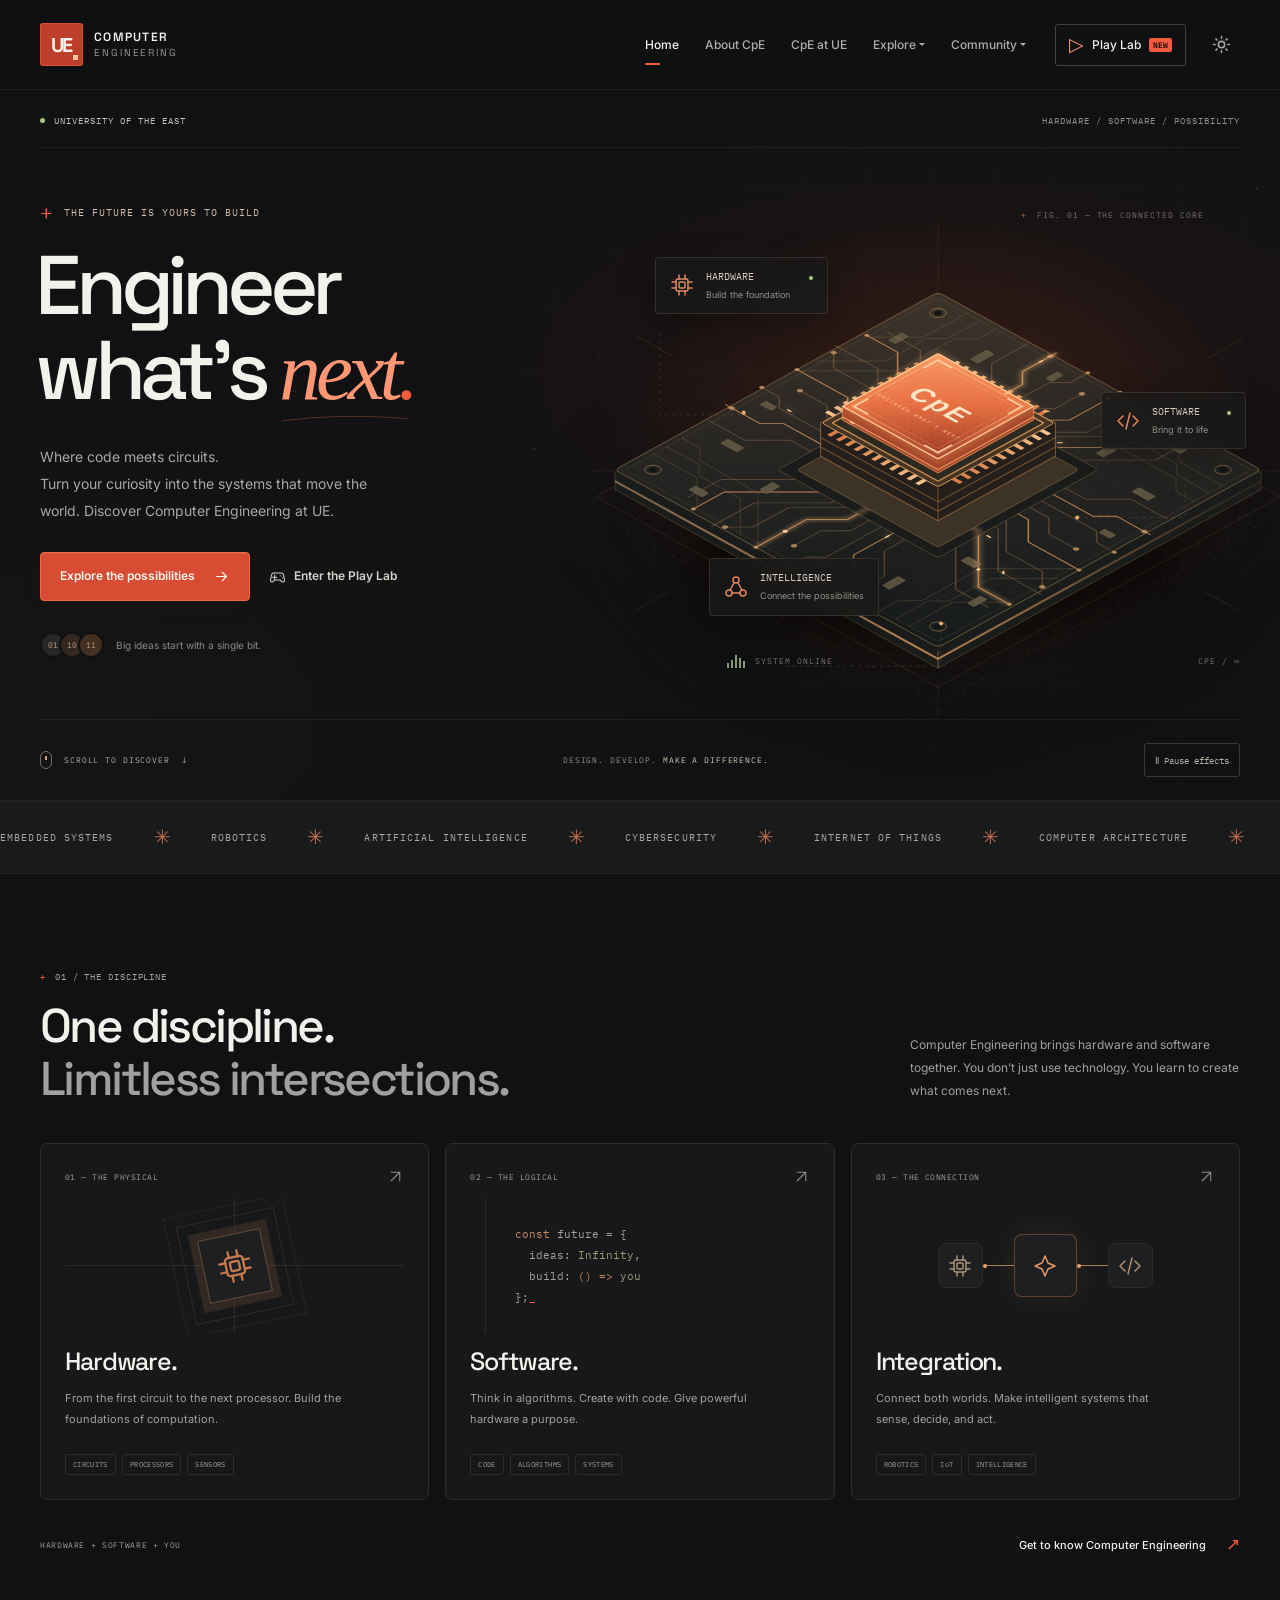
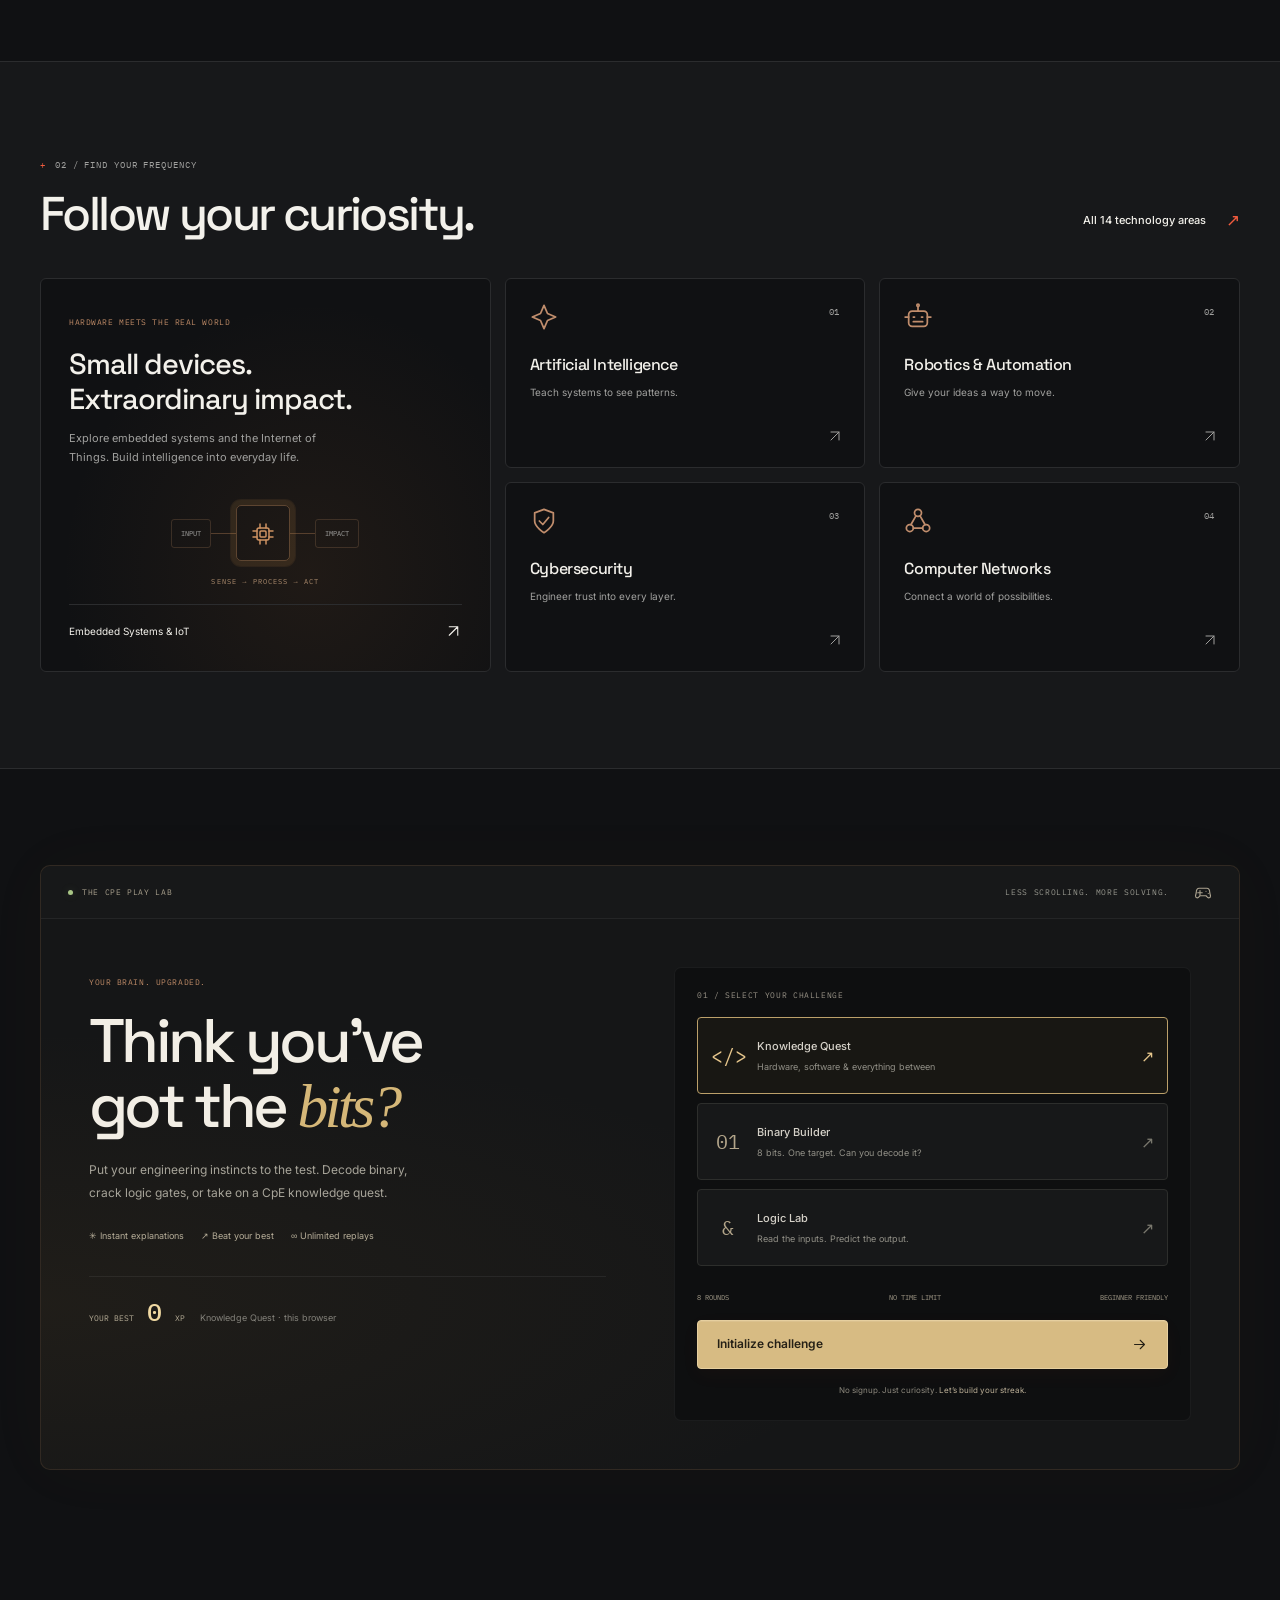
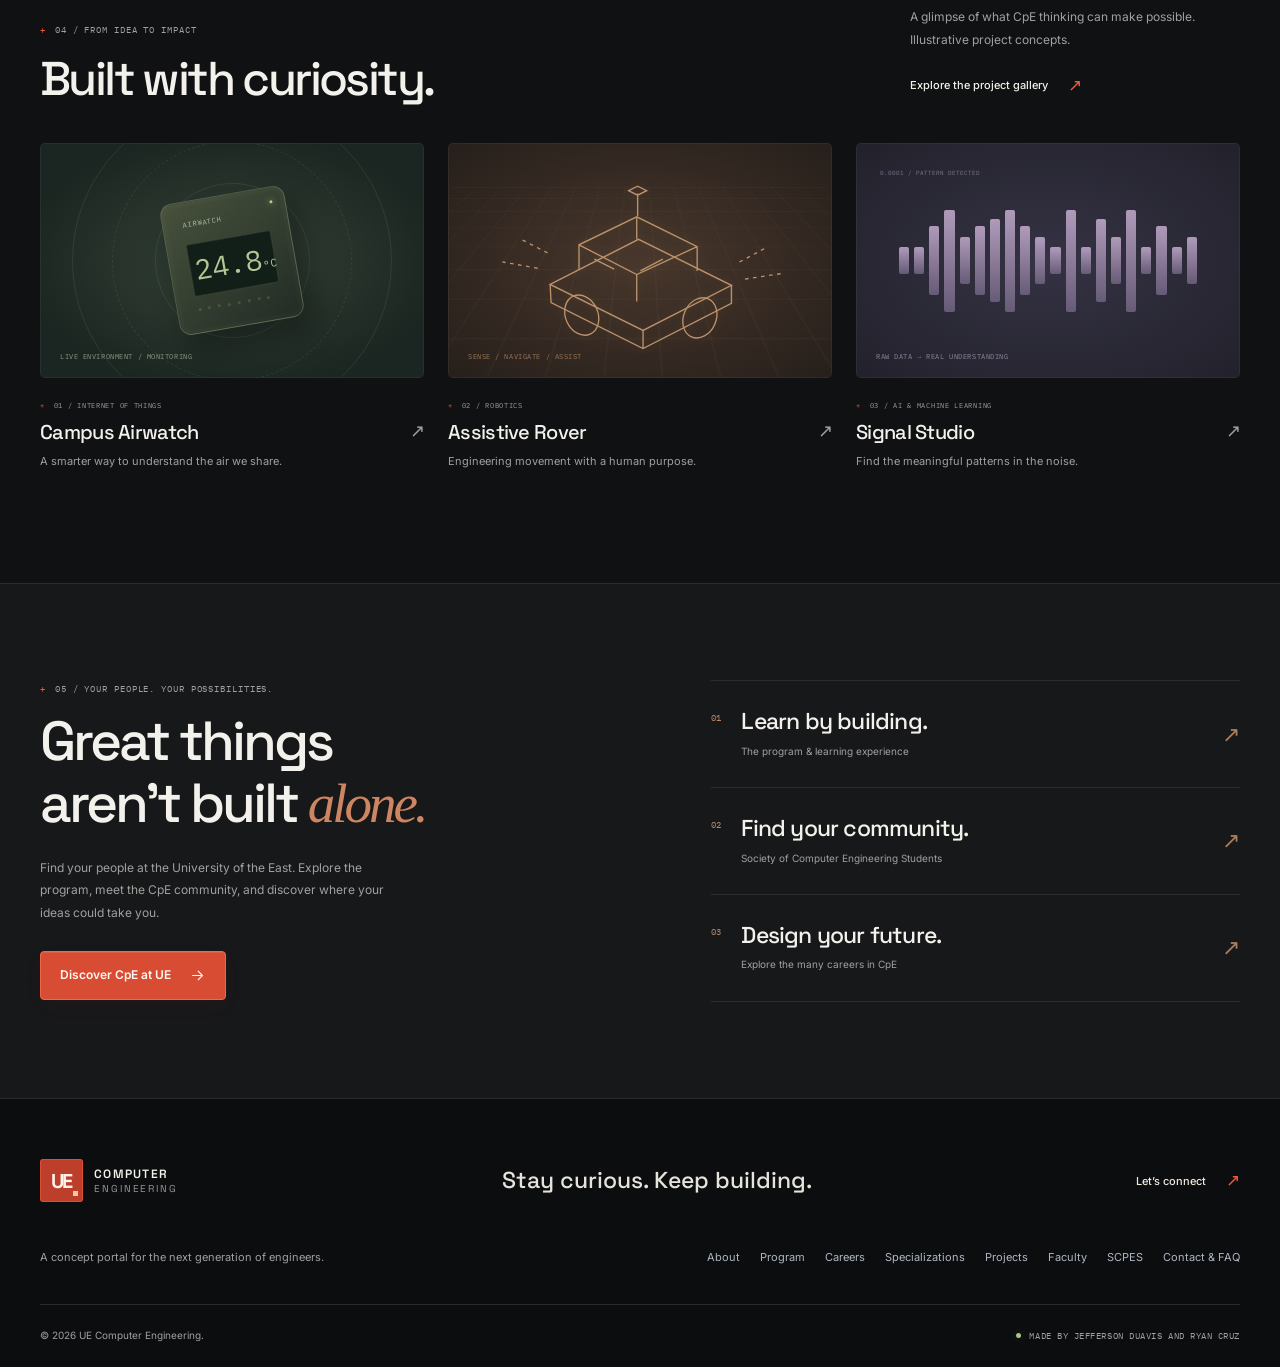
==== commit ab5d0fd6: "Updated index, projects and faculty" ====
--- a/index.html
+++ b/index.html
@@ -125,7 +125,7 @@
         <section class="experience-section community-section" id="your-next-step"><div class="container"><div class="community-layout"><div class="community-story reveal"><span class="section-label">05 / YOUR PEOPLE. YOUR POSSIBILITIES.</span><h2>Great things<br>aren’t built <span class="serif-accent">alone.</span></h2><p>Find your people at the University of the East. Explore the program, meet the CpE community, and discover where your ideas could take you.</p><a class="action-button primary-action" href="cpe-ue.html">Discover CpE at UE <svg class="ui-icon"><use href="#i-arrow"/></svg></a></div><div class="community-links reveal"><a href="cpe-ue.html"><span>01</span><div><h3>Learn by building.</h3><p>The program & learning experience</p></div><b>↗</b></a><a href="scpes.html"><span>02</span><div><h3>Find your community.</h3><p>Society of Computer Engineering Students</p></div><b>↗</b></a><a href="careers.html"><span>03</span><div><h3>Design your future.</h3><p>Explore the many careers in CpE</p></div><b>↗</b></a></div></div></div></section>
     </main>
     <footer class="site-footer">
-        <div class="container"><div class="footer-top"><a class="navbar-brand" href="index.html"><span class="brand-mark">UE<span class="brand-mark-dot"></span></span><span class="brand-wordmark">COMPUTER<span>ENGINEERING</span></span></a><p>Stay curious. Keep building.</p><a class="text-link" href="contact.html">Let’s connect <span aria-hidden="true">↗</span></a></div><div class="footer-links"><span>A concept portal for the next generation of engineers.</span><nav aria-label="Footer navigation"><a href="about-cpe.html">About</a><a href="cpe-ue.html">Program</a><a href="careers.html">Careers</a><a href="specializations.html">Specializations</a><a href="projects.html">Projects</a><a href="faculty.html">Faculty</a><a href="scpes.html">SCPES</a><a href="contact.html">Contact & FAQ</a></nav></div><div class="footer-bottom"><small>© 2026 UE Computer Engineering. Academic concept website.</small><small>Verify official program details with UE.</small><span><i class="status-dot"></i> MADE OF IDEAS & ELECTRONS</span></div></div>
+        <div class="container"><div class="footer-top"><a class="navbar-brand" href="index.html"><span class="brand-mark">UE<span class="brand-mark-dot"></span></span><span class="brand-wordmark">COMPUTER<span>ENGINEERING</span></span></a><p>Stay curious. Keep building.</p><a class="text-link" href="contact.html">Let’s connect <span aria-hidden="true">↗</span></a></div><div class="footer-links"><span>A concept portal for the next generation of engineers.</span><nav aria-label="Footer navigation"><a href="about-cpe.html">About</a><a href="cpe-ue.html">Program</a><a href="careers.html">Careers</a><a href="specializations.html">Specializations</a><a href="projects.html">Projects</a><a href="faculty.html">Faculty</a><a href="scpes.html">SCPES</a><a href="contact.html">Contact & FAQ</a></nav></div><div class="footer-bottom"><small>© 2026 UE Computer Engineering.</small><span><i class="status-dot"></i> MADE BY JEFFERSON DUAVIS AND RYAN CRUZ</span></div></div>
     </footer>
     <button class="back-top" type="button" aria-label="Back to top">↑</button>
     <dialog class="game-dialog" id="game-dialog" aria-labelledby="game-title"><div class="game-window"><div class="game-topbar"><span><i class="status-dot"></i> CPE PLAY LAB <span id="game-mode-label">/ QUEST</span></span><div><button class="sound-toggle" id="sound-toggle" type="button" aria-pressed="false">Sound off</button><button class="game-close" id="game-close" type="button" aria-label="Exit challenge">×</button></div></div><div id="game-content"></div></div></dialog>
